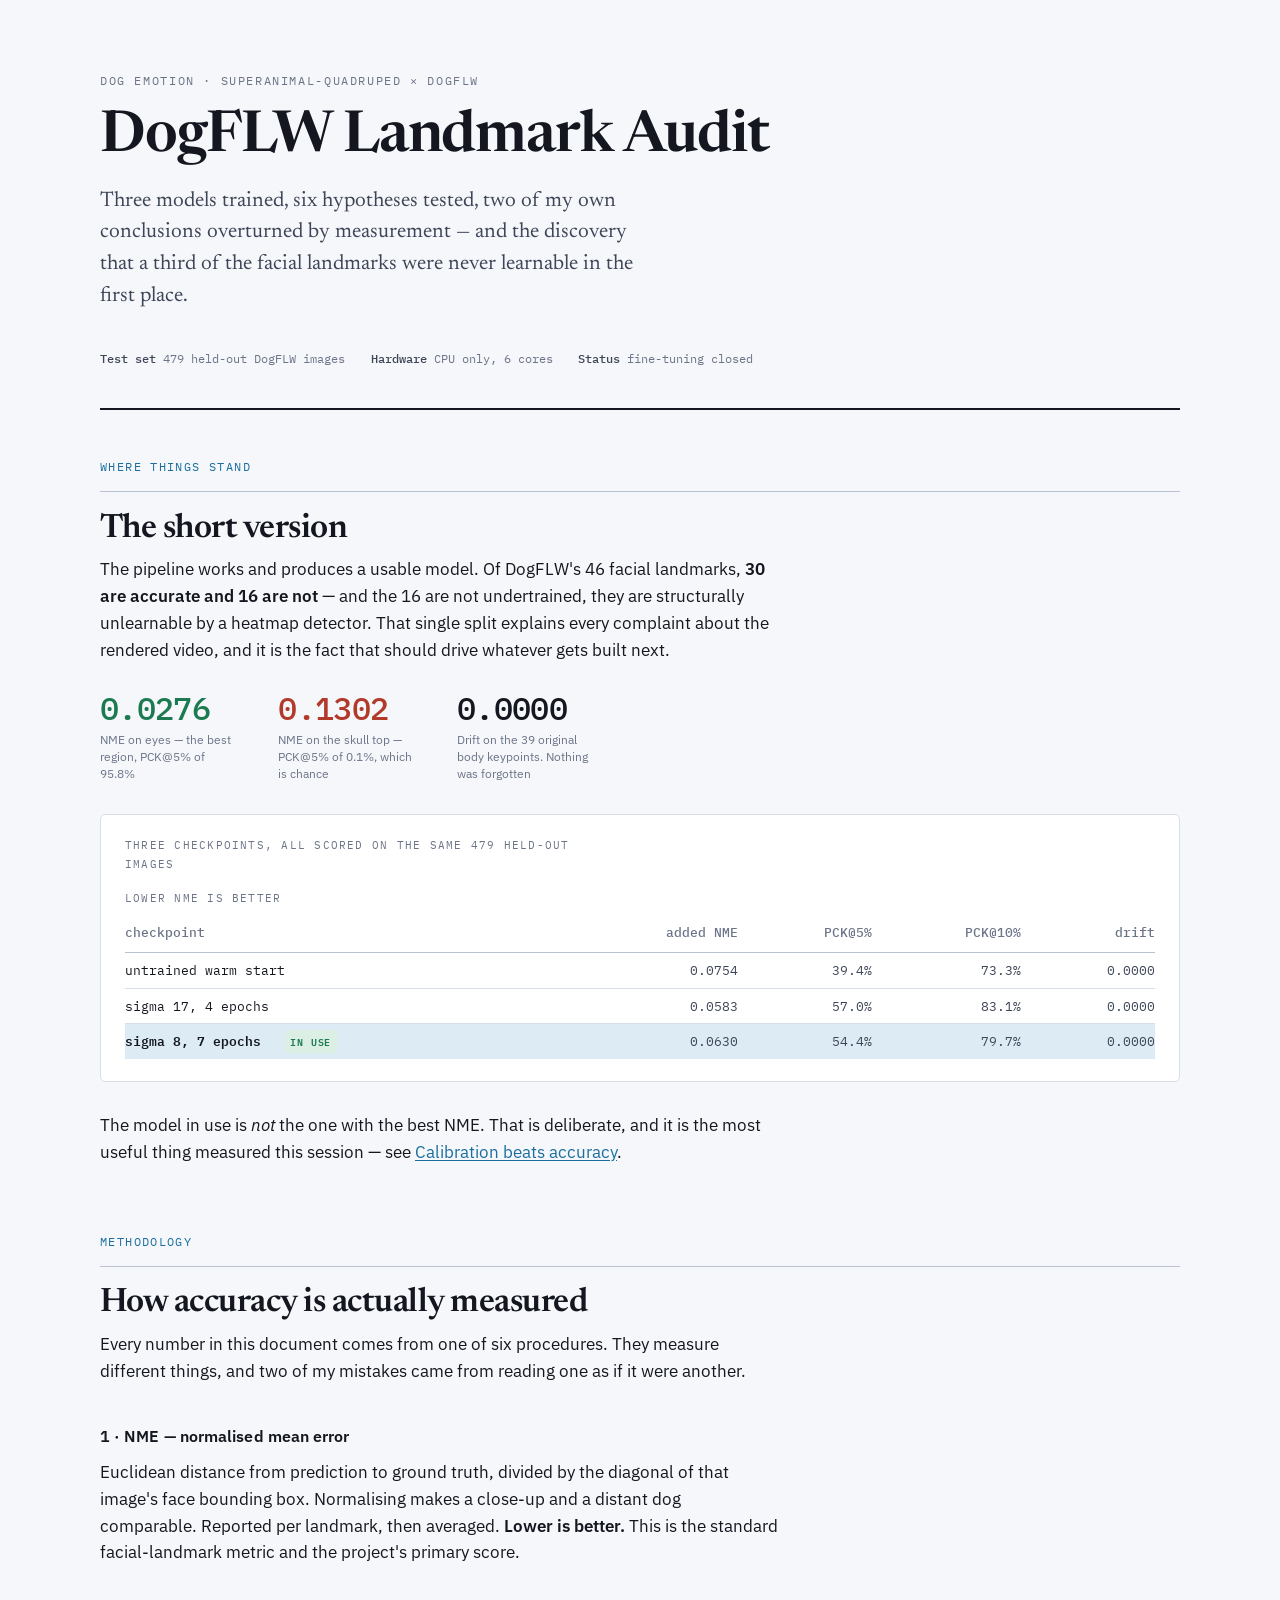
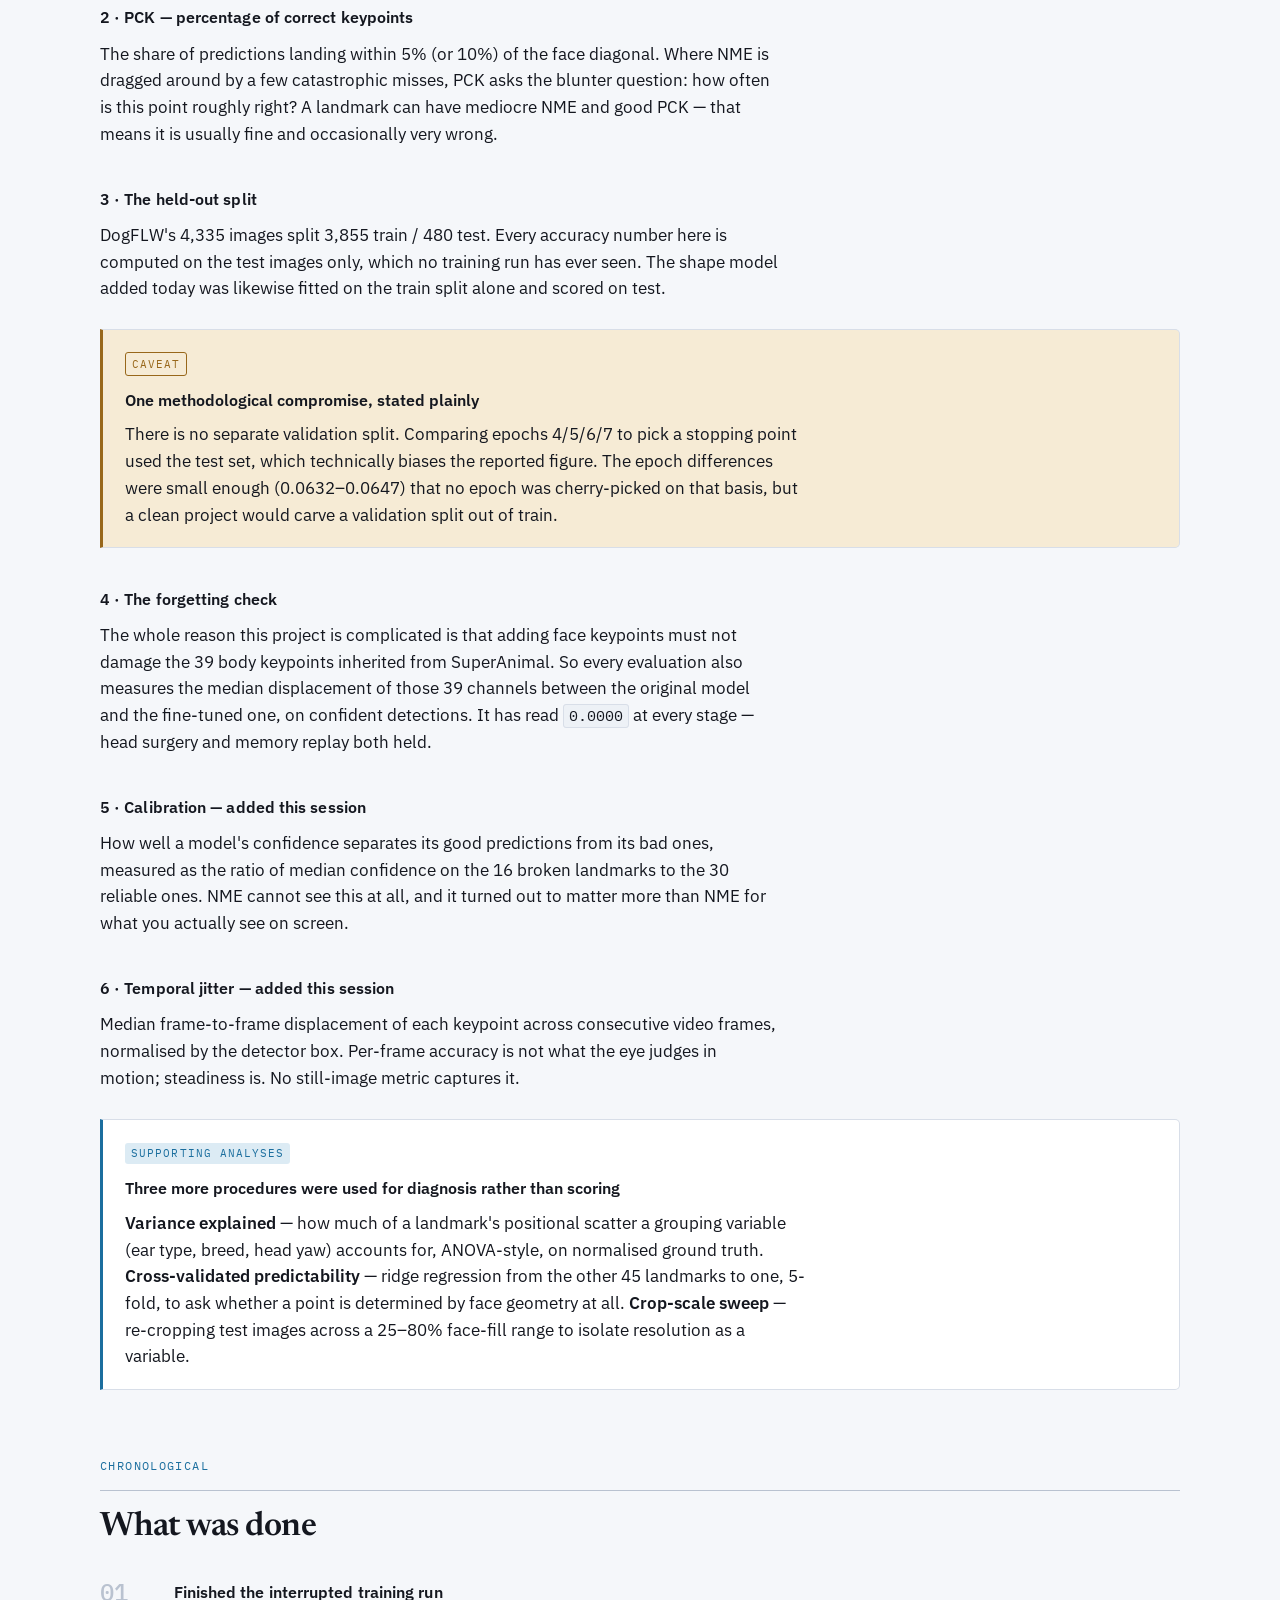
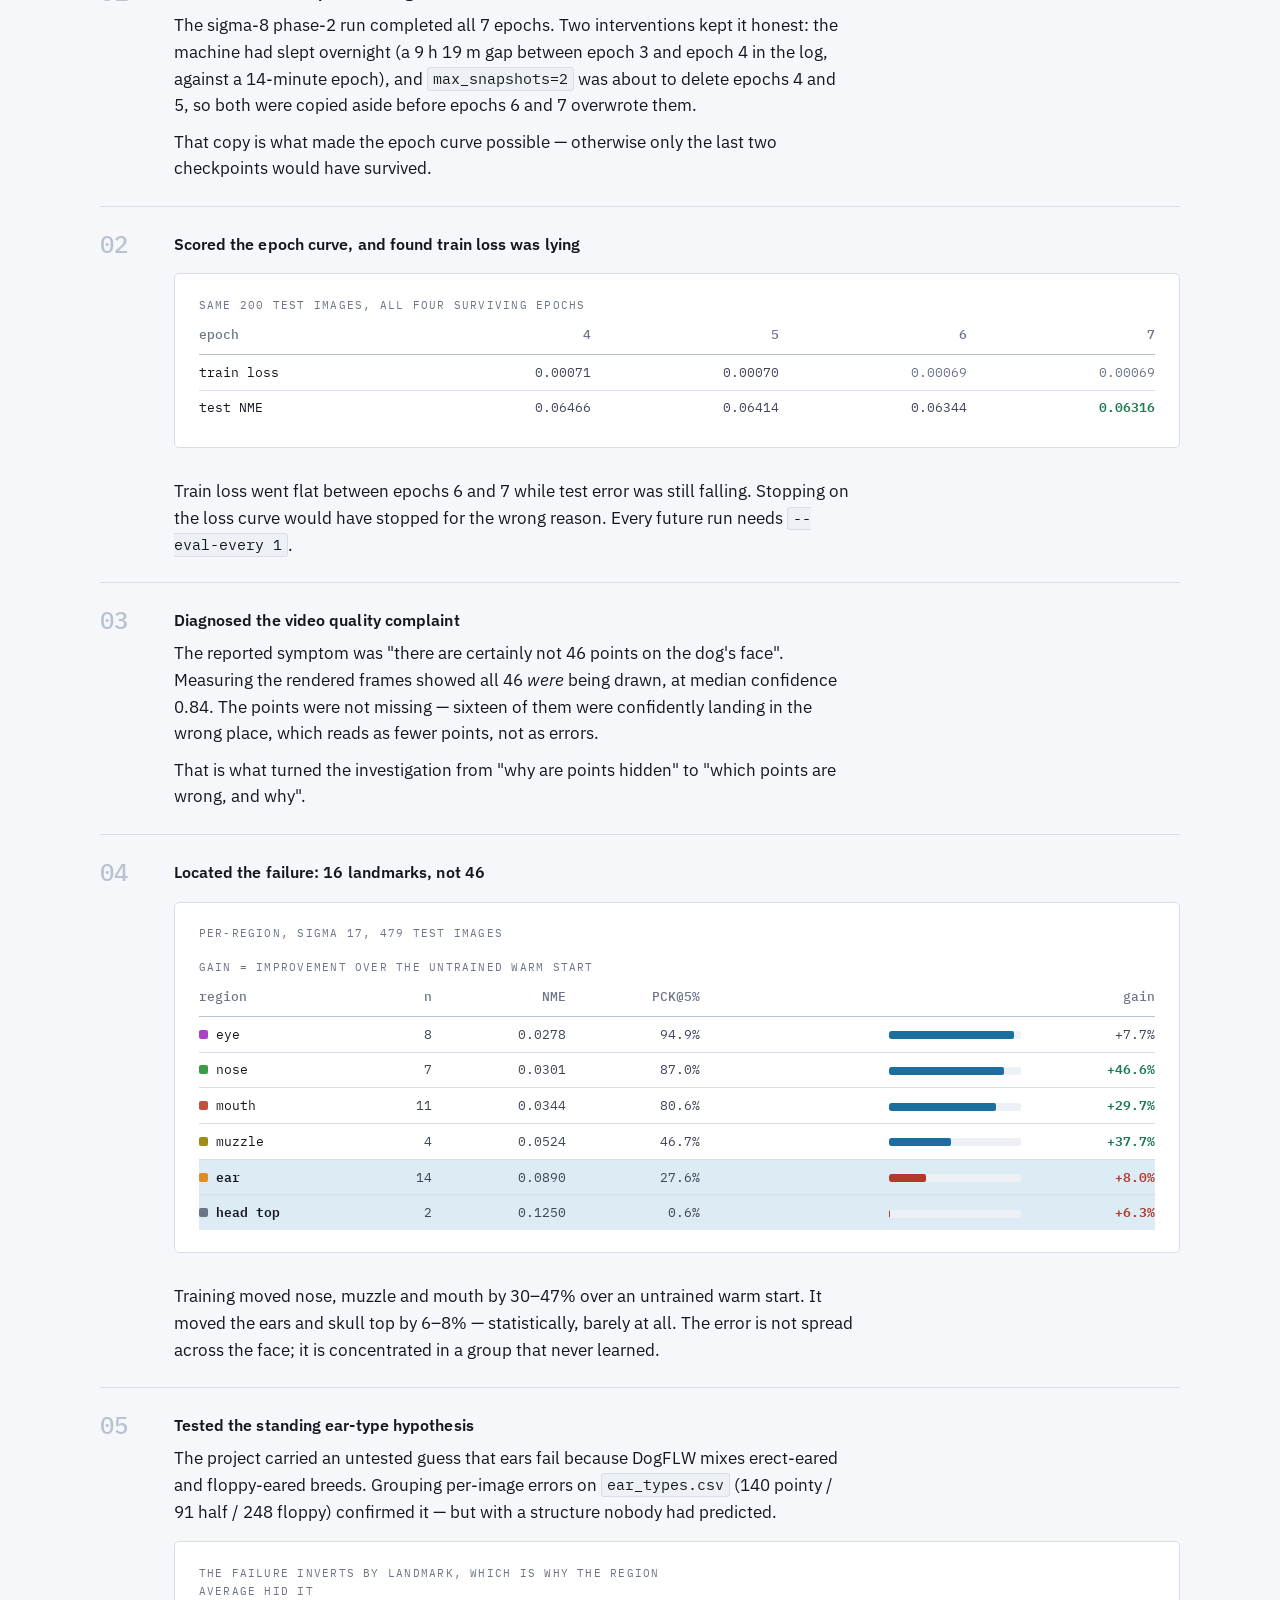
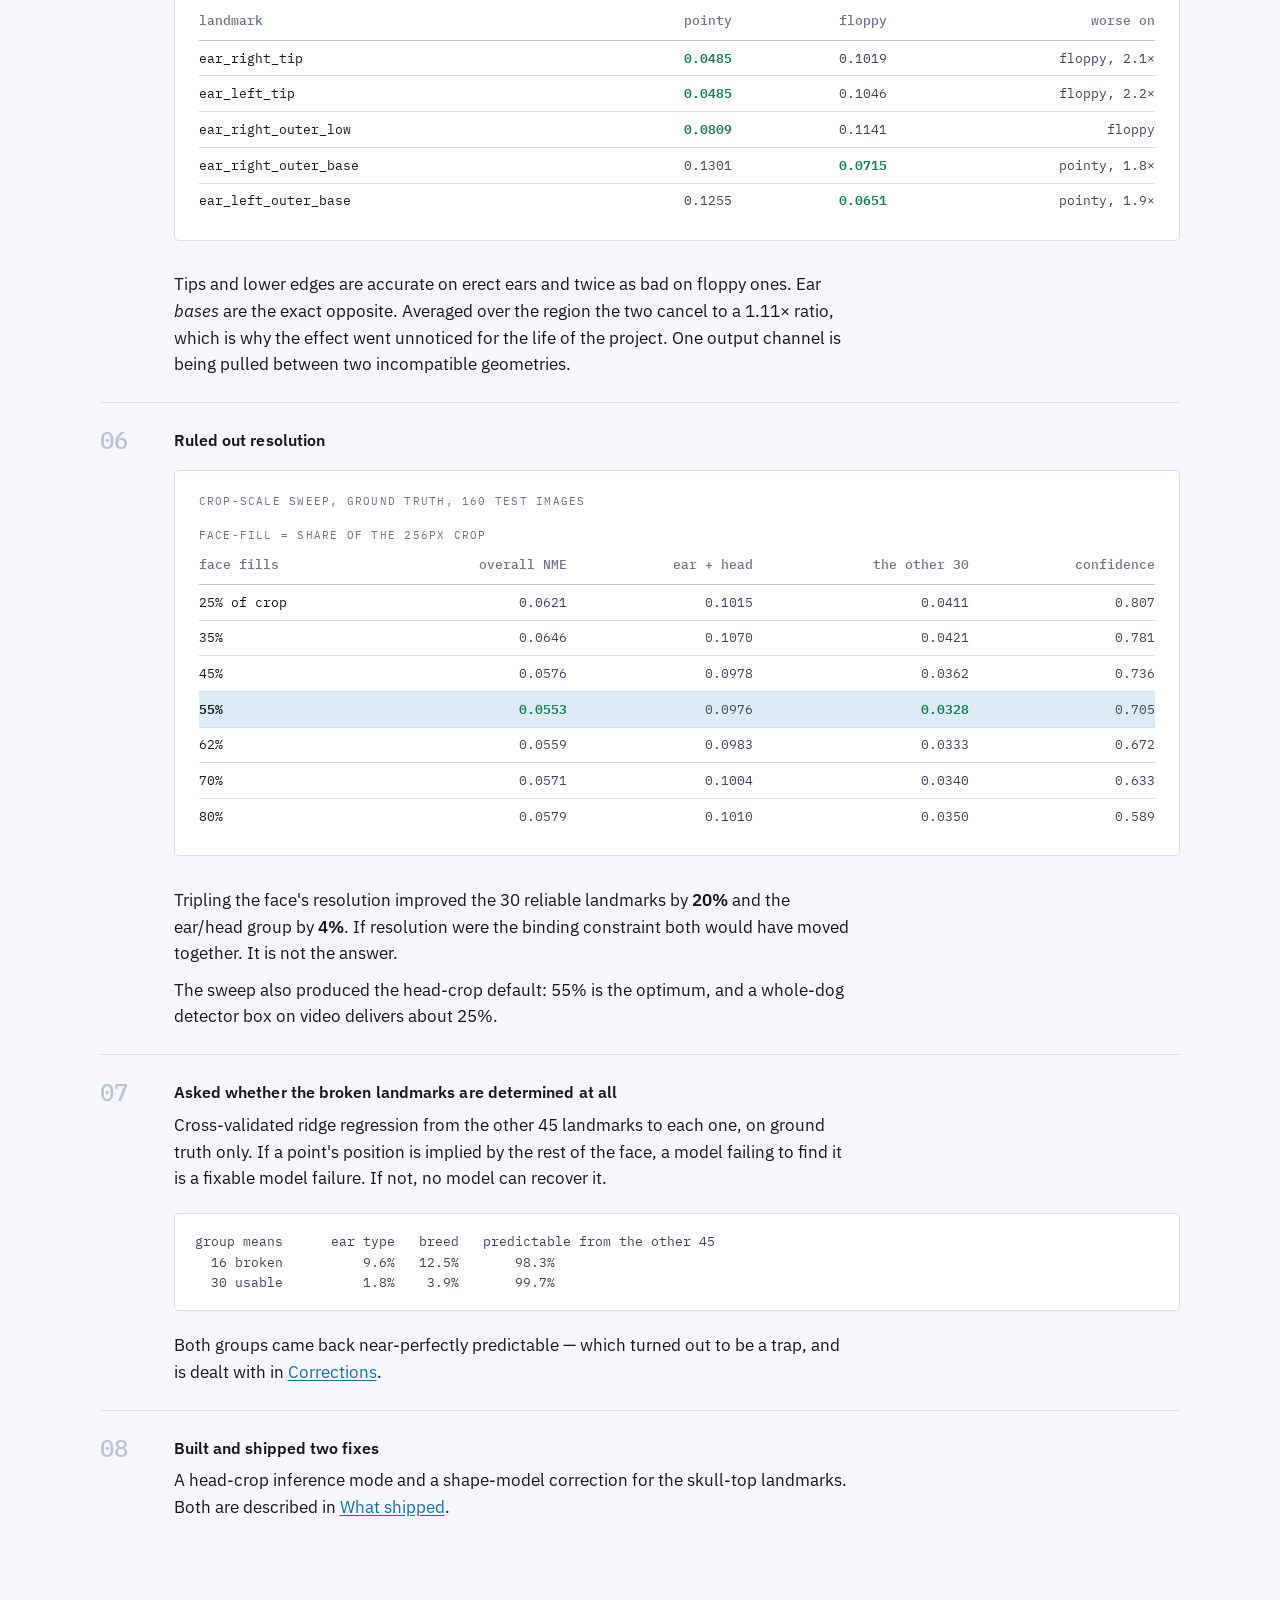
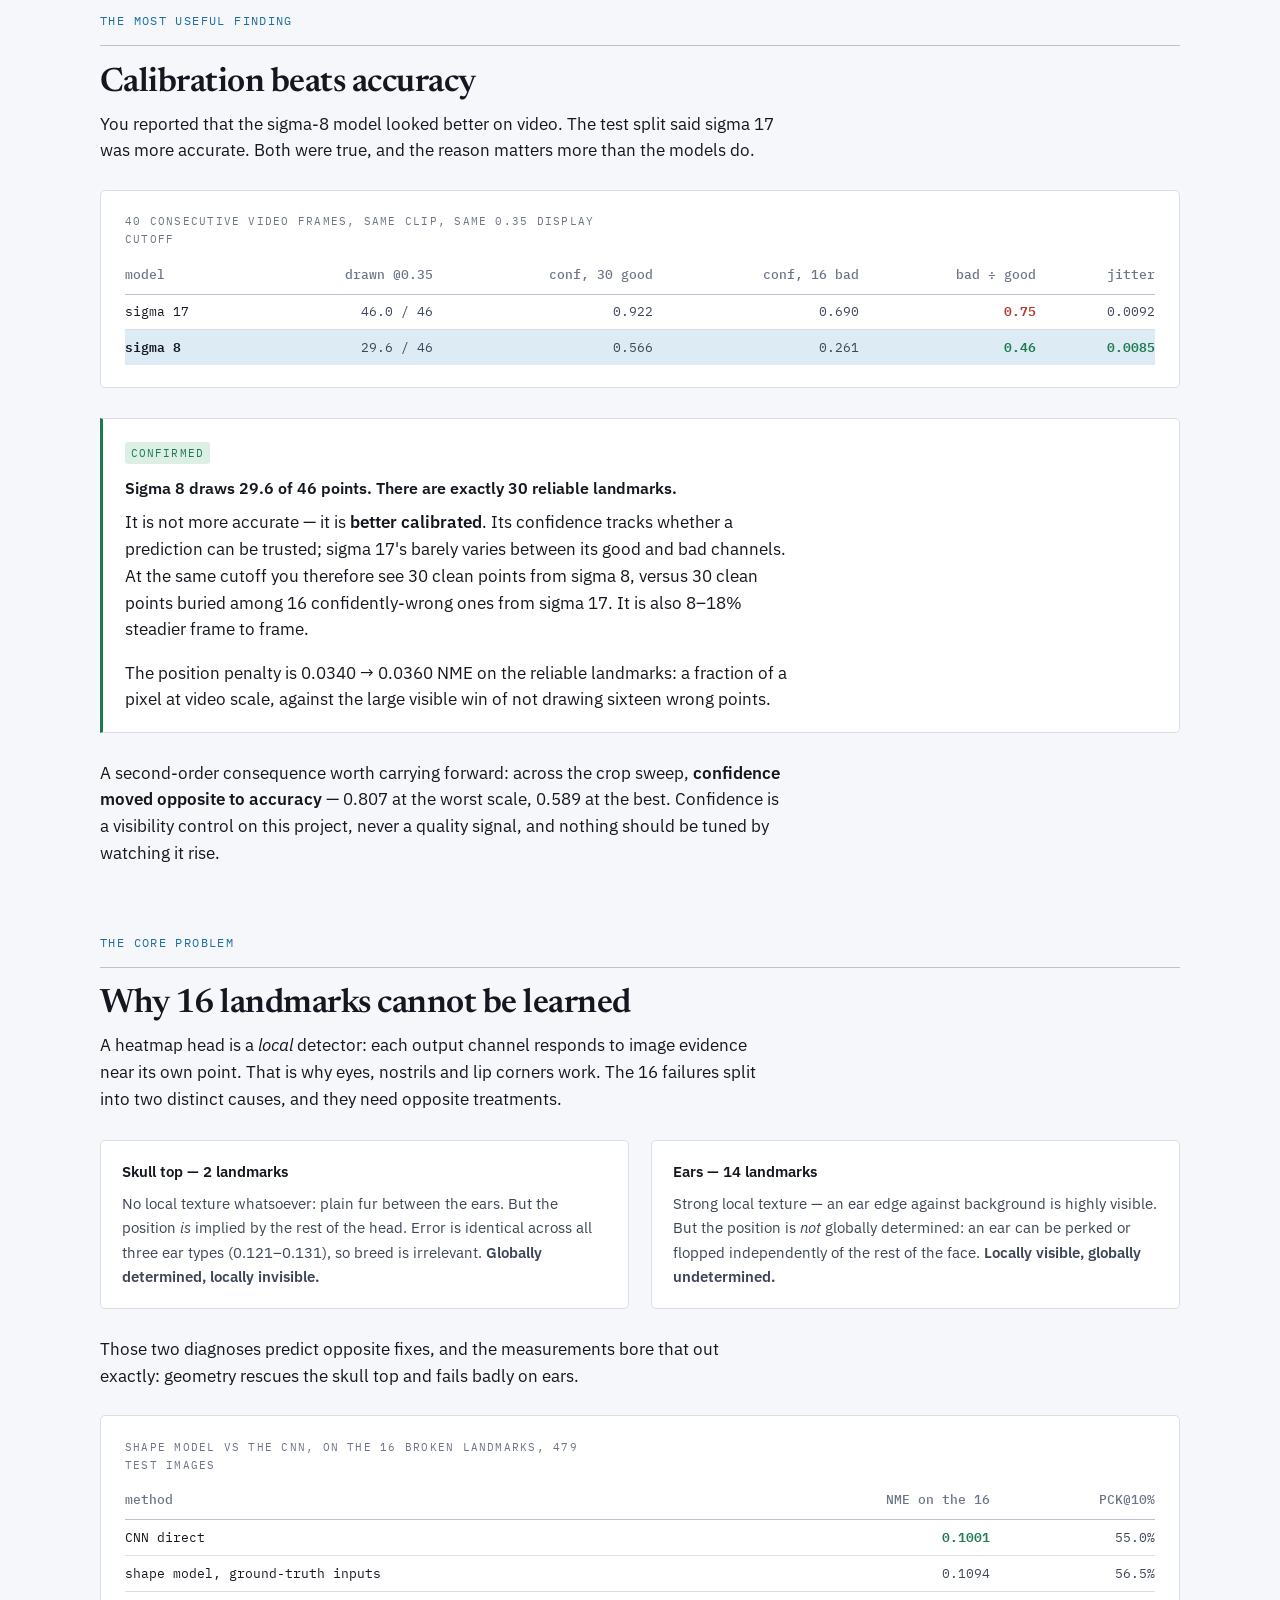
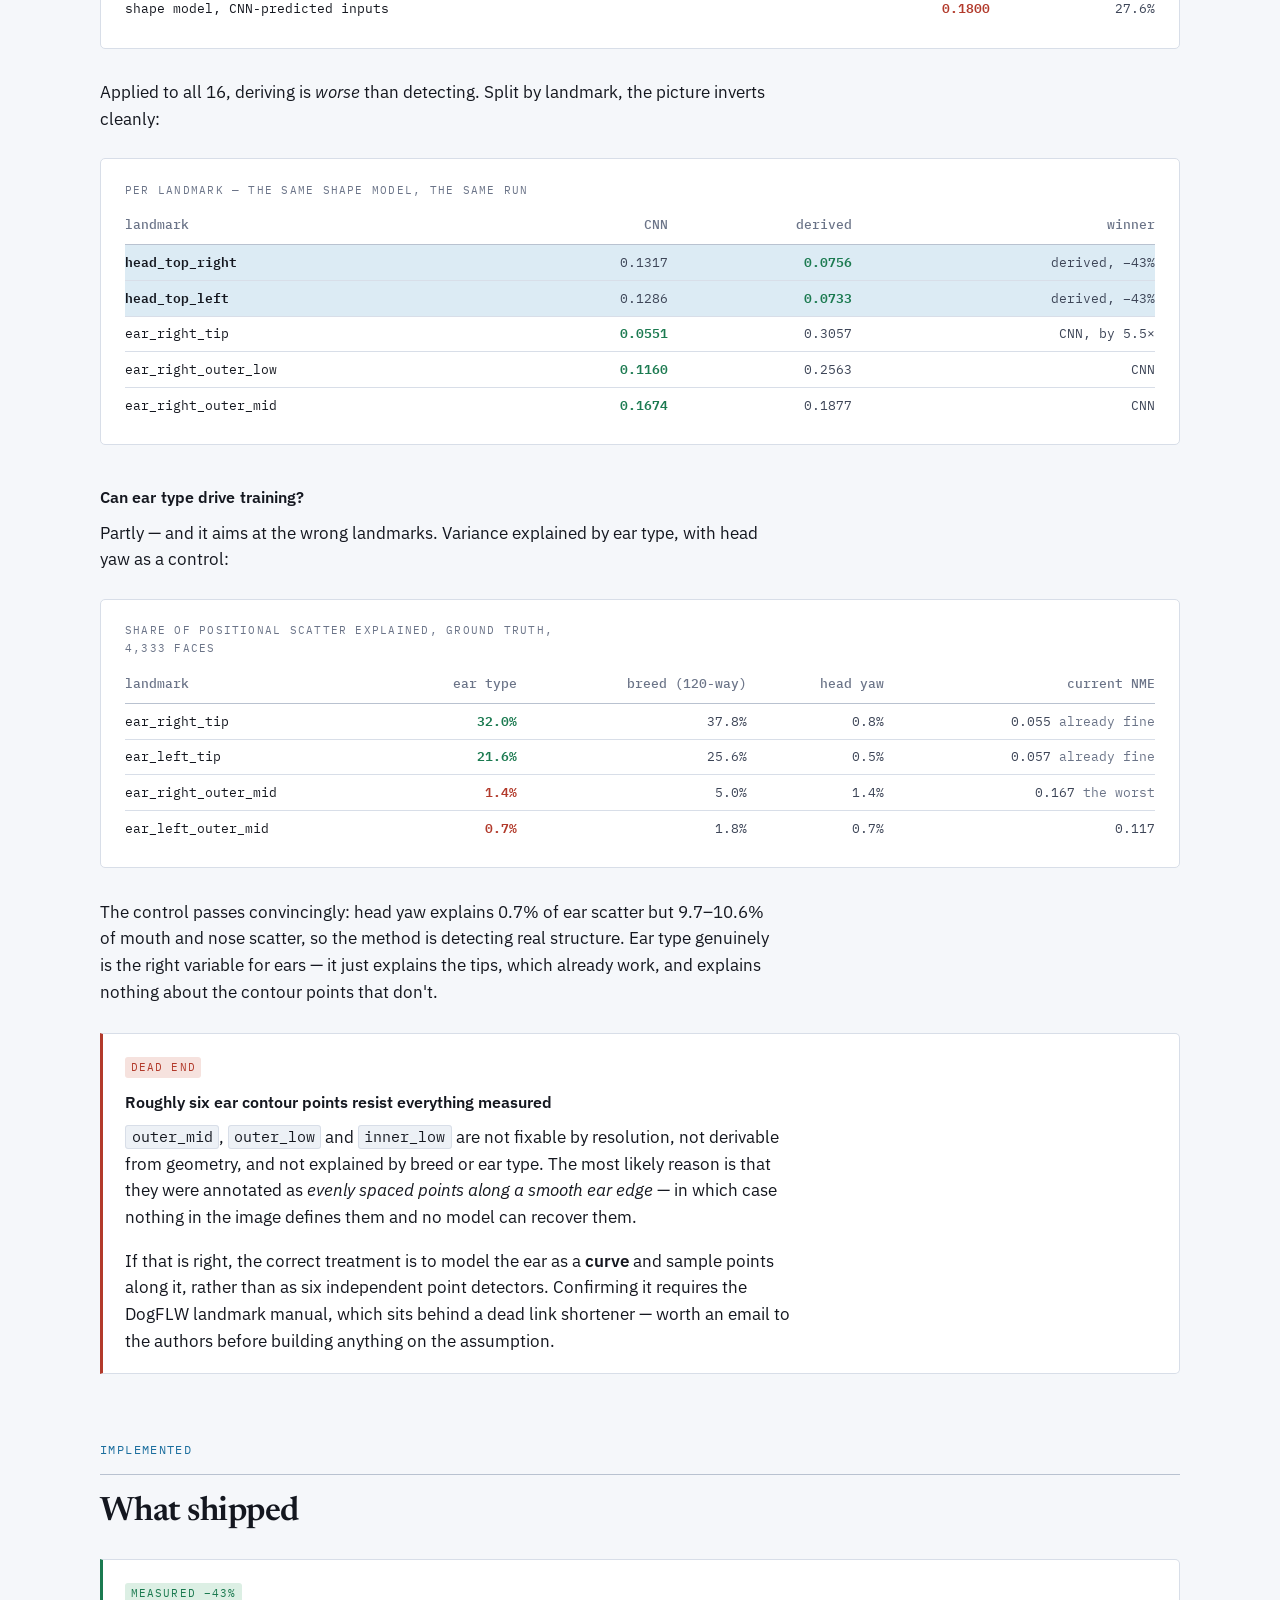
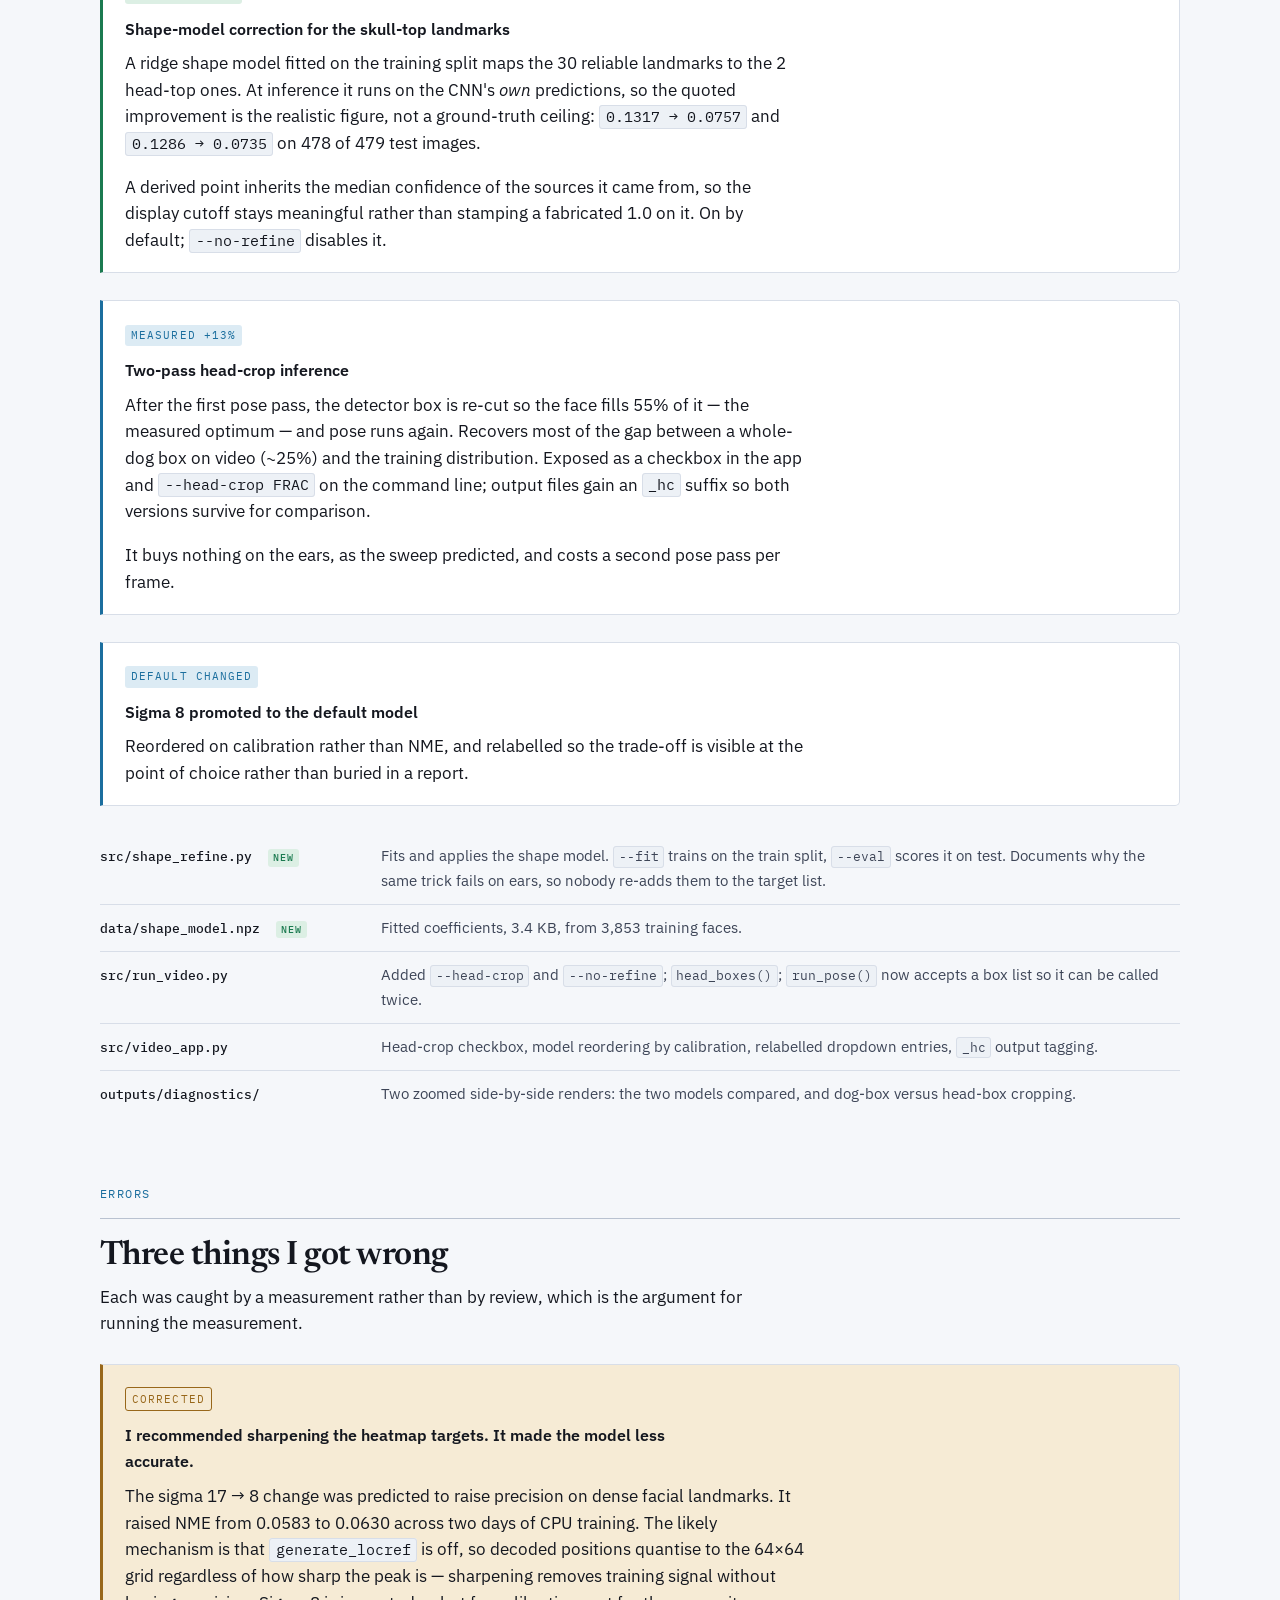
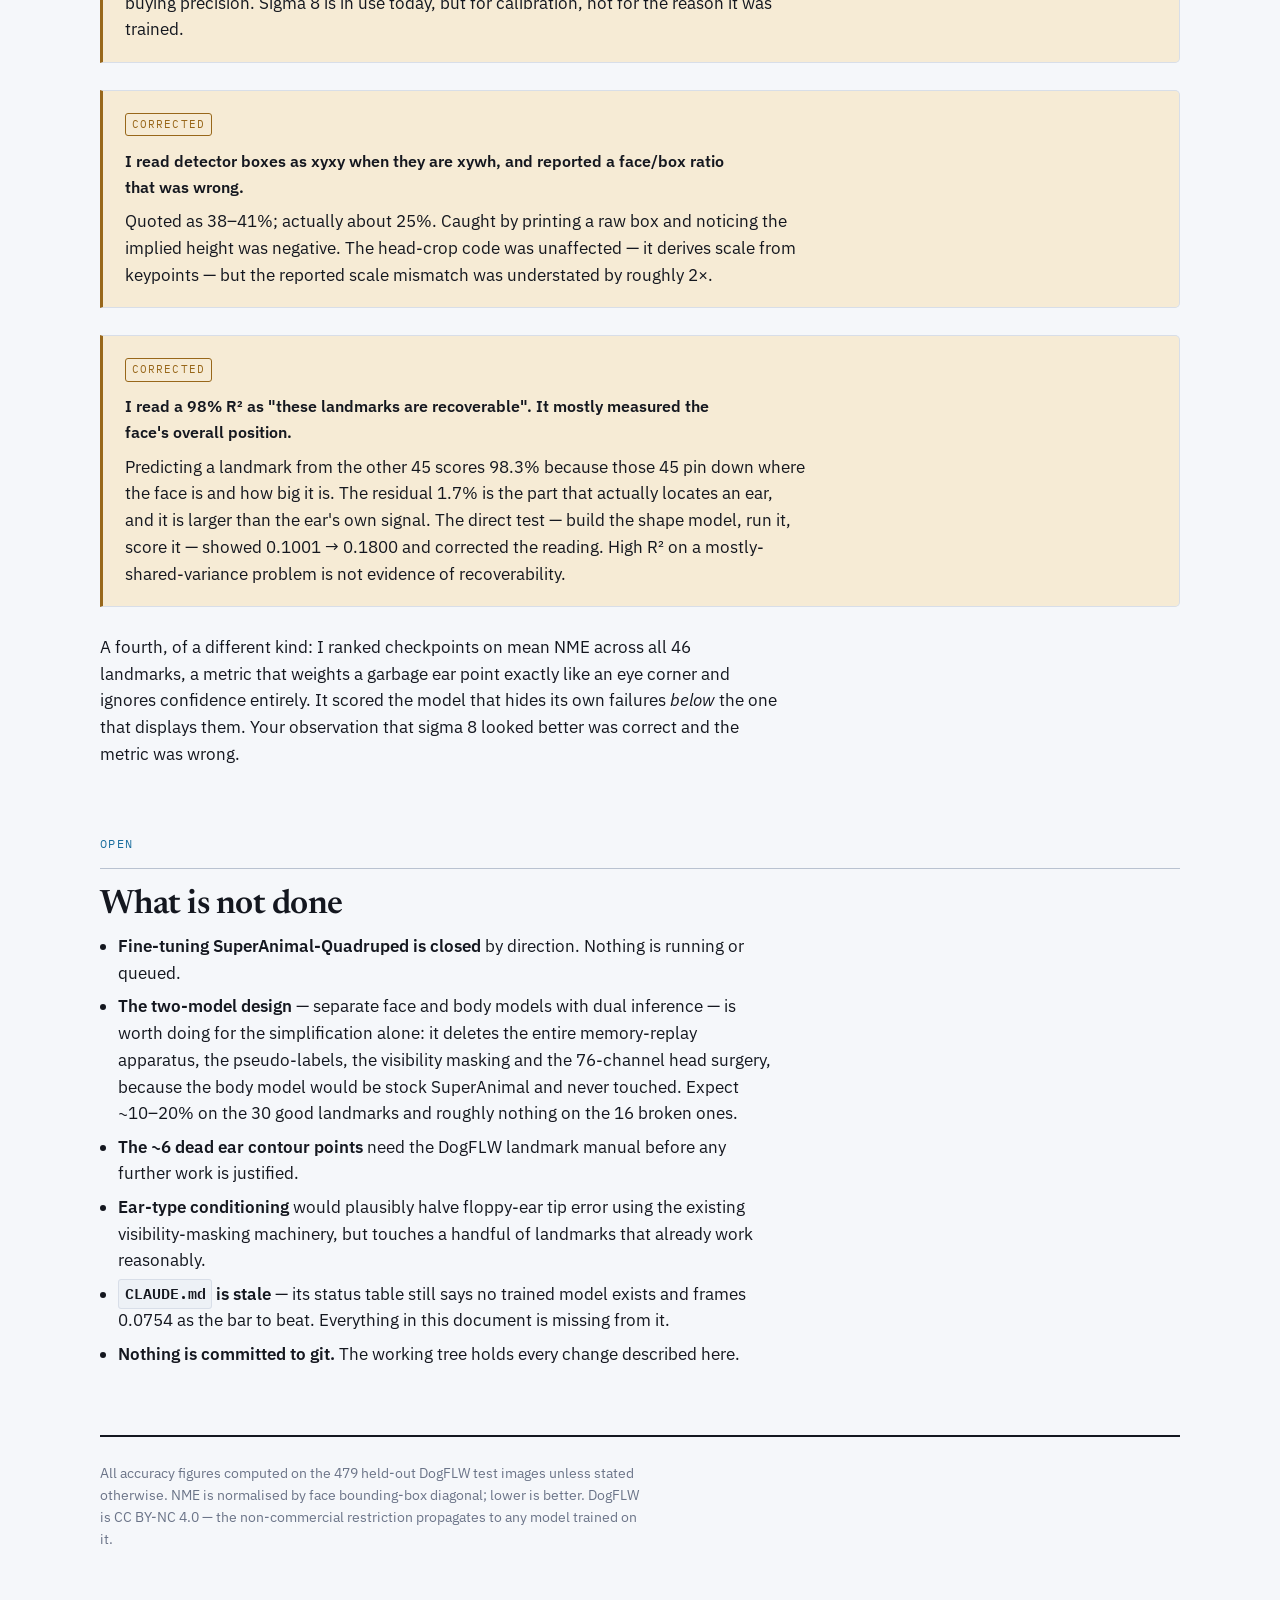
==== outputs/landmark_audit.html @ 80817adb "Train the model, then fix accuracy after the CNN rather than inside it Training (the work the previo" ====
<!doctype html>
<html lang="en">
<head>
<meta charset="utf-8">
<meta name="viewport" content="width=device-width, initial-scale=1">
<style>*{margin:0;padding:0}img{max-width:100%}</style>
<title>DogFLW Landmark Audit</title>
<link rel="preconnect" href="https://fonts.googleapis.com">
<link rel="preconnect" href="https://fonts.gstatic.com" crossorigin>
<link rel="stylesheet" href="https://fonts.googleapis.com/css2?family=Newsreader:ital,opsz,wght@0,6..72,400;0,6..72,600;1,6..72,400&family=IBM+Plex+Sans:wght@400;500;600&family=IBM+Plex+Mono:wght@400;500;600&display=swap">

<style>
:root {
  --ground:      #F5F7FA;
  --panel:       #FFFFFF;
  --panel-2:     #EDF1F6;
  --ink:         #14171F;
  --ink-2:       #3D4557;
  --muted:       #6B7488;
  --rule:        #D8DEE8;
  --rule-strong: #B9C2D0;
  --accent:      #1B6E9E;
  --accent-soft: #DCEBF4;
  --good:        #1B7A50;
  --good-soft:   #DCEFE4;
  --bad:         #B23A2B;
  --bad-soft:    #F6E2DE;
  --warn:        #98671A;
  --warn-soft:   #F6EBD5;
  /* the renderer's own region colours, so the report and the video agree */
  --r-ear:    #E08A28;
  --r-eye:    #A845C4;
  --r-nose:   #3C9B46;
  --r-muzzle: #A08A18;
  --r-mouth:  #C1503C;
  --r-body:   #2A7FA8;
}
@media (prefers-color-scheme: dark) {
  :root:not([data-theme="light"]) {
    --ground:      #10131A;
    --panel:       #171B24;
    --panel-2:     #1E2330;
    --ink:         #E6EAF2;
    --ink-2:       #BAC2D2;
    --muted:       #8B94A8;
    --rule:        #2A3140;
    --rule-strong: #3C4557;
    --accent:      #5BB4DE;
    --accent-soft: #17303E;
    --good:        #52C68D;
    --good-soft:   #14301F;
    --bad:         #EE7B67;
    --bad-soft:    #331A16;
    --warn:        #DFAE4E;
    --warn-soft:   #2E2412;
    --r-ear:    #F0A94F;
    --r-eye:    #C97BDE;
    --r-nose:   #61C46C;
    --r-muzzle: #C8AE3A;
    --r-mouth:  #E0705C;
    --r-body:   #4FA8D2;
  }
}
:root[data-theme="dark"] {
  --ground:      #10131A;
  --panel:       #171B24;
  --panel-2:     #1E2330;
  --ink:         #E6EAF2;
  --ink-2:       #BAC2D2;
  --muted:       #8B94A8;
  --rule:        #2A3140;
  --rule-strong: #3C4557;
  --accent:      #5BB4DE;
  --accent-soft: #17303E;
  --good:        #52C68D;
  --good-soft:   #14301F;
  --bad:         #EE7B67;
  --bad-soft:    #331A16;
  --warn:        #DFAE4E;
  --warn-soft:   #2E2412;
  --r-ear:    #F0A94F;
  --r-eye:    #C97BDE;
  --r-nose:   #61C46C;
  --r-muzzle: #C8AE3A;
  --r-mouth:  #E0705C;
  --r-body:   #4FA8D2;
}

* { box-sizing: border-box; }

body {
  background: var(--ground);
  color: var(--ink);
  font-family: "IBM Plex Sans", ui-sans-serif, system-ui, sans-serif;
  font-size: 16.5px;
  line-height: 1.62;
  margin: 0;
  padding: 0 20px 6rem;
  -webkit-font-smoothing: antialiased;
}

.wrap { max-width: 1080px; margin: 0 auto; }
.col  { max-width: 660px; }

/* ---------- masthead ---------- */
header.mast {
  padding: 4.5rem 0 2.5rem;
  border-bottom: 2px solid var(--ink);
  margin-bottom: 3rem;
}
.eyebrow {
  font-family: "IBM Plex Mono", ui-monospace, monospace;
  font-size: 0.72rem;
  letter-spacing: 0.14em;
  text-transform: uppercase;
  color: var(--muted);
  margin: 0 0 1.1rem;
}
h1 {
  font-family: "Newsreader", ui-serif, Georgia, serif;
  font-weight: 600;
  font-size: clamp(2.4rem, 6vw, 3.6rem);
  line-height: 1.04;
  letter-spacing: -0.02em;
  text-wrap: balance;
  margin: 0 0 1.1rem;
}
.standfirst {
  font-family: "Newsreader", ui-serif, Georgia, serif;
  font-size: clamp(1.1rem, 2.4vw, 1.32rem);
  line-height: 1.5;
  color: var(--ink-2);
  max-width: 46ch;
  margin: 0;
}
.mast-meta {
  display: flex;
  flex-wrap: wrap;
  gap: 1.6rem;
  margin-top: 2.2rem;
  font-family: "IBM Plex Mono", ui-monospace, monospace;
  font-size: 0.78rem;
  color: var(--muted);
}
.mast-meta b { color: var(--ink-2); font-weight: 500; }

/* ---------- structure ---------- */
section { margin: 0 0 4.2rem; }
h2 {
  font-family: "Newsreader", ui-serif, Georgia, serif;
  font-weight: 600;
  font-size: clamp(1.6rem, 3.4vw, 2.1rem);
  line-height: 1.16;
  letter-spacing: -0.015em;
  text-wrap: balance;
  margin: 0 0 0.5rem;
  padding-top: 1.1rem;
  border-top: 1px solid var(--rule-strong);
}
h3 {
  font-family: "IBM Plex Sans", sans-serif;
  font-weight: 600;
  font-size: 1.02rem;
  letter-spacing: 0.005em;
  margin: 2.4rem 0 0.6rem;
  color: var(--ink);
}
.kicker {
  font-family: "IBM Plex Mono", ui-monospace, monospace;
  font-size: 0.72rem;
  letter-spacing: 0.12em;
  text-transform: uppercase;
  color: var(--accent);
  margin: 0 0 0.9rem;
}
p { margin: 0 0 1.05rem; max-width: 68ch; }
a { color: var(--accent); text-underline-offset: 2px; }
strong { font-weight: 600; }
code, .mono {
  font-family: "IBM Plex Mono", ui-monospace, monospace;
  font-size: 0.88em;
  font-variant-numeric: tabular-nums;
}
p code, li code, td code {
  background: var(--panel-2);
  padding: 0.1em 0.36em;
  border-radius: 3px;
  border: 1px solid var(--rule);
}
ul, ol { max-width: 68ch; padding-left: 1.15rem; margin: 0 0 1.05rem; }
li { margin-bottom: 0.42rem; }

/* ---------- data panels ---------- */
.panel {
  background: var(--panel);
  border: 1px solid var(--rule);
  border-radius: 5px;
  padding: 1.35rem 1.5rem;
  margin: 1.6rem 0 1.9rem;
  overflow-x: auto;
}
.panel-label {
  font-family: "IBM Plex Mono", ui-monospace, monospace;
  font-size: 0.7rem;
  letter-spacing: 0.11em;
  text-transform: uppercase;
  color: var(--muted);
  margin: 0 0 0.95rem;
  display: flex;
  justify-content: space-between;
  gap: 1rem;
  flex-wrap: wrap;
}

table {
  border-collapse: collapse;
  width: 100%;
  font-family: "IBM Plex Mono", ui-monospace, monospace;
  font-size: 0.82rem;
  font-variant-numeric: tabular-nums;
}
th {
  text-align: right;
  font-weight: 500;
  color: var(--muted);
  padding: 0 0 0.55rem 1.1rem;
  border-bottom: 1px solid var(--rule-strong);
  white-space: nowrap;
}
th:first-child, td:first-child { text-align: left; padding-left: 0; }
td {
  text-align: right;
  padding: 0.42rem 0 0.42rem 1.1rem;
  border-bottom: 1px solid var(--rule);
  white-space: nowrap;
  color: var(--ink-2);
}
tr:last-child td { border-bottom: none; }
td:first-child { color: var(--ink); }
.hi td { background: var(--accent-soft); }
.hi td:first-child { font-weight: 600; color: var(--ink); }
.num-good { color: var(--good); font-weight: 600; }
.num-bad  { color: var(--bad);  font-weight: 600; }
.dim { color: var(--muted); }

/* region swatch */
.sw {
  display: inline-block;
  width: 9px; height: 9px;
  border-radius: 2px;
  margin-right: 0.5rem;
  vertical-align: baseline;
}

/* bar cell */
.bar-track {
  display: inline-block;
  width: 132px;
  height: 8px;
  background: var(--panel-2);
  border-radius: 2px;
  overflow: hidden;
  vertical-align: middle;
  margin-left: 0.5rem;
}
.bar-fill { display: block; height: 100%; border-radius: 2px; }

/* ---------- finding blocks ---------- */
.finding {
  border-left: 3px solid var(--accent);
  background: var(--panel);
  border-top: 1px solid var(--rule);
  border-right: 1px solid var(--rule);
  border-bottom: 1px solid var(--rule);
  border-radius: 0 5px 5px 0;
  padding: 1.15rem 1.4rem;
  margin: 1.7rem 0;
}
.finding.win { border-left-color: var(--good); }
.finding.dead { border-left-color: var(--bad); }
.finding.correction { border-left-color: var(--warn); background: var(--warn-soft); }
.finding p:last-child { margin-bottom: 0; }
.finding .claim {
  font-weight: 600;
  font-size: 1.02rem;
  margin-bottom: 0.5rem;
  max-width: 60ch;
}

.verdict {
  display: inline-block;
  font-family: "IBM Plex Mono", ui-monospace, monospace;
  font-size: 0.66rem;
  letter-spacing: 0.1em;
  text-transform: uppercase;
  padding: 0.2em 0.55em;
  border-radius: 3px;
  margin-bottom: 0.7rem;
}
.v-win  { background: var(--good-soft); color: var(--good); }
.v-dead { background: var(--bad-soft);  color: var(--bad); }
.v-corr { background: var(--warn-soft); color: var(--warn); border: 1px solid var(--warn); }
.v-open { background: var(--accent-soft); color: var(--accent); }

/* ---------- phase log ---------- */
.phase {
  display: grid;
  grid-template-columns: 3.2rem 1fr;
  gap: 0 1.4rem;
  padding: 1.5rem 0;
  border-bottom: 1px solid var(--rule);
}
.phase:last-child { border-bottom: none; }
.phase-n {
  font-family: "IBM Plex Mono", ui-monospace, monospace;
  font-size: 1.5rem;
  font-weight: 500;
  color: var(--rule-strong);
  line-height: 1.1;
}
.phase h3 { margin: 0 0 0.4rem; }
.phase p  { margin-bottom: 0.6rem; }
.phase p:last-child { margin-bottom: 0; }

/* ---------- file list ---------- */
.files { list-style: none; padding: 0; max-width: 100%; }
.files li {
  display: grid;
  grid-template-columns: minmax(190px, 260px) 1fr;
  gap: 0.4rem 1.3rem;
  padding: 0.7rem 0;
  border-bottom: 1px solid var(--rule);
  margin: 0;
  align-items: baseline;
}
.files li:last-child { border-bottom: none; }
.files .f {
  font-family: "IBM Plex Mono", ui-monospace, monospace;
  font-size: 0.8rem;
  color: var(--ink);
  font-weight: 500;
  word-break: break-all;
}
.files .d { color: var(--ink-2); font-size: 0.93rem; }
.tag {
  font-family: "IBM Plex Mono", ui-monospace, monospace;
  font-size: 0.62rem;
  letter-spacing: 0.08em;
  text-transform: uppercase;
  padding: 0.15em 0.45em;
  border-radius: 3px;
  background: var(--panel-2);
  color: var(--muted);
  border: 1px solid var(--rule);
  margin-left: 0.5rem;
  white-space: nowrap;
}
.tag.new { background: var(--good-soft); color: var(--good); border-color: transparent; }

pre {
  font-family: "IBM Plex Mono", ui-monospace, monospace;
  font-size: 0.79rem;
  line-height: 1.62;
  background: var(--panel);
  border: 1px solid var(--rule);
  border-radius: 5px;
  padding: 1.1rem 1.3rem;
  overflow-x: auto;
  color: var(--ink-2);
  margin: 1.3rem 0;
  font-variant-numeric: tabular-nums;
}

.two {
  display: grid;
  grid-template-columns: repeat(auto-fit, minmax(280px, 1fr));
  gap: 1.4rem;
  margin: 1.7rem 0;
}
.card {
  background: var(--panel);
  border: 1px solid var(--rule);
  border-radius: 5px;
  padding: 1.2rem 1.3rem;
}
.card h4 {
  font-size: 0.94rem;
  font-weight: 600;
  margin: 0 0 0.5rem;
}
.card p { font-size: 0.93rem; margin-bottom: 0; color: var(--ink-2); }

.stat-row {
  display: flex;
  flex-wrap: wrap;
  gap: 2.4rem;
  margin: 1.8rem 0 2rem;
}
.stat .v {
  font-family: "IBM Plex Mono", ui-monospace, monospace;
  font-size: 2rem;
  font-weight: 500;
  line-height: 1;
  font-variant-numeric: tabular-nums;
  letter-spacing: -0.02em;
}
.stat .k {
  font-size: 0.78rem;
  color: var(--muted);
  margin-top: 0.45rem;
  max-width: 20ch;
  line-height: 1.35;
}

footer {
  border-top: 2px solid var(--ink);
  padding-top: 1.6rem;
  margin-top: 4rem;
  font-size: 0.85rem;
  color: var(--muted);
}
footer p { max-width: 68ch; }

@media (max-width: 620px) {
  .phase { grid-template-columns: 1fr; gap: 0.3rem; }
  .phase-n { font-size: 1.05rem; }
  .files li { grid-template-columns: 1fr; }
}
</style>

</head>
<body>
<div class="wrap">

<header class="mast">
  <p class="eyebrow">Dog emotion · SuperAnimal-Quadruped × DogFLW</p>
  <h1>DogFLW Landmark Audit</h1>
  <p class="standfirst">Three models trained, six hypotheses tested, two of my own conclusions overturned by measurement — and the discovery that a third of the facial landmarks were never learnable in the first place.</p>
  <div class="mast-meta">
    <span><b>Test set</b> 479 held-out DogFLW images</span>
    <span><b>Hardware</b> CPU only, 6 cores</span>
    <span><b>Status</b> fine-tuning closed</span>
  </div>
</header>

<!-- ============================================================= -->
<section>
  <p class="kicker">Where things stand</p>
  <h2>The short version</h2>
  <p>The pipeline works and produces a usable model. Of DogFLW's 46 facial landmarks, <strong>30 are accurate and 16 are not</strong> — and the 16 are not undertrained, they are structurally unlearnable by a heatmap detector. That single split explains every complaint about the rendered video, and it is the fact that should drive whatever gets built next.</p>

  <div class="stat-row">
    <div class="stat">
      <div class="v" style="color:var(--good)">0.0276</div>
      <div class="k">NME on eyes — the best region, PCK@5% of 95.8%</div>
    </div>
    <div class="stat">
      <div class="v" style="color:var(--bad)">0.1302</div>
      <div class="k">NME on the skull top — PCK@5% of 0.1%, which is chance</div>
    </div>
    <div class="stat">
      <div class="v">0.0000</div>
      <div class="k">Drift on the 39 original body keypoints. Nothing was forgotten</div>
    </div>
  </div>

  <div class="panel">
    <p class="panel-label"><span>Three checkpoints, all scored on the same 479 held-out images</span><span>lower NME is better</span></p>
    <table>
      <thead><tr><th>checkpoint</th><th>added NME</th><th>PCK@5%</th><th>PCK@10%</th><th>drift</th></tr></thead>
      <tbody>
        <tr><td>untrained warm start</td><td>0.0754</td><td>39.4%</td><td>73.3%</td><td>0.0000</td></tr>
        <tr><td>sigma 17, 4 epochs</td><td>0.0583</td><td>57.0%</td><td>83.1%</td><td>0.0000</td></tr>
        <tr class="hi"><td>sigma 8, 7 epochs &nbsp;<span class="tag new">in use</span></td><td>0.0630</td><td>54.4%</td><td>79.7%</td><td>0.0000</td></tr>
      </tbody>
    </table>
  </div>

  <p>The model in use is <em>not</em> the one with the best NME. That is deliberate, and it is the most useful thing measured this session — see <a href="#calibration">Calibration beats accuracy</a>.</p>
</section>

<!-- ============================================================= -->
<section id="testing">
  <p class="kicker">Methodology</p>
  <h2>How accuracy is actually measured</h2>
  <p>Every number in this document comes from one of six procedures. They measure different things, and two of my mistakes came from reading one as if it were another.</p>

  <h3>1 · NME — normalised mean error</h3>
  <p>Euclidean distance from prediction to ground truth, divided by the diagonal of that image's face bounding box. Normalising makes a close-up and a distant dog comparable. Reported per landmark, then averaged. <strong>Lower is better.</strong> This is the standard facial-landmark metric and the project's primary score.</p>

  <h3>2 · PCK — percentage of correct keypoints</h3>
  <p>The share of predictions landing within 5% (or 10%) of the face diagonal. Where NME is dragged around by a few catastrophic misses, PCK asks the blunter question: how often is this point roughly right? A landmark can have mediocre NME and good PCK — that means it is usually fine and occasionally very wrong.</p>

  <h3>3 · The held-out split</h3>
  <p>DogFLW's 4,335 images split 3,855 train / 480 test. Every accuracy number here is computed on the test images only, which no training run has ever seen. The shape model added today was likewise fitted on the train split alone and scored on test.</p>

  <div class="finding correction">
    <span class="verdict v-corr">caveat</span>
    <p class="claim">One methodological compromise, stated plainly</p>
    <p>There is no separate validation split. Comparing epochs 4/5/6/7 to pick a stopping point used the test set, which technically biases the reported figure. The epoch differences were small enough (0.0632–0.0647) that no epoch was cherry-picked on that basis, but a clean project would carve a validation split out of train.</p>
  </div>

  <h3>4 · The forgetting check</h3>
  <p>The whole reason this project is complicated is that adding face keypoints must not damage the 39 body keypoints inherited from SuperAnimal. So every evaluation also measures the median displacement of those 39 channels between the original model and the fine-tuned one, on confident detections. It has read <code>0.0000</code> at every stage — head surgery and memory replay both held.</p>

  <h3>5 · Calibration — added this session</h3>
  <p>How well a model's confidence separates its good predictions from its bad ones, measured as the ratio of median confidence on the 16 broken landmarks to the 30 reliable ones. NME cannot see this at all, and it turned out to matter more than NME for what you actually see on screen.</p>

  <h3>6 · Temporal jitter — added this session</h3>
  <p>Median frame-to-frame displacement of each keypoint across consecutive video frames, normalised by the detector box. Per-frame accuracy is not what the eye judges in motion; steadiness is. No still-image metric captures it.</p>

  <div class="finding">
    <span class="verdict v-open">supporting analyses</span>
    <p class="claim">Three more procedures were used for diagnosis rather than scoring</p>
    <p><strong>Variance explained</strong> — how much of a landmark's positional scatter a grouping variable (ear type, breed, head yaw) accounts for, ANOVA-style, on normalised ground truth. <strong>Cross-validated predictability</strong> — ridge regression from the other 45 landmarks to one, 5-fold, to ask whether a point is determined by face geometry at all. <strong>Crop-scale sweep</strong> — re-cropping test images across a 25–80% face-fill range to isolate resolution as a variable.</p>
  </div>
</section>

<!-- ============================================================= -->
<section>
  <p class="kicker">Chronological</p>
  <h2>What was done</h2>

  <div class="phase">
    <div class="phase-n">01</div>
    <div>
      <h3>Finished the interrupted training run</h3>
      <p>The sigma-8 phase-2 run completed all 7 epochs. Two interventions kept it honest: the machine had slept overnight (a 9 h 19 m gap between epoch 3 and epoch 4 in the log, against a 14-minute epoch), and <code>max_snapshots=2</code> was about to delete epochs 4 and 5, so both were copied aside before epochs 6 and 7 overwrote them.</p>
      <p>That copy is what made the epoch curve possible — otherwise only the last two checkpoints would have survived.</p>
    </div>
  </div>

  <div class="phase">
    <div class="phase-n">02</div>
    <div>
      <h3>Scored the epoch curve, and found train loss was lying</h3>
      <div class="panel" style="margin-top:1rem">
        <p class="panel-label"><span>Same 200 test images, all four surviving epochs</span></p>
        <table>
          <thead><tr><th>epoch</th><th>4</th><th>5</th><th>6</th><th>7</th></tr></thead>
          <tbody>
            <tr><td>train loss</td><td>0.00071</td><td>0.00070</td><td class="dim">0.00069</td><td class="dim">0.00069</td></tr>
            <tr><td>test NME</td><td>0.06466</td><td>0.06414</td><td>0.06344</td><td class="num-good">0.06316</td></tr>
          </tbody>
        </table>
      </div>
      <p>Train loss went flat between epochs 6 and 7 while test error was still falling. Stopping on the loss curve would have stopped for the wrong reason. Every future run needs <code>--eval-every 1</code>.</p>
    </div>
  </div>

  <div class="phase">
    <div class="phase-n">03</div>
    <div>
      <h3>Diagnosed the video quality complaint</h3>
      <p>The reported symptom was "there are certainly not 46 points on the dog's face". Measuring the rendered frames showed all 46 <em>were</em> being drawn, at median confidence 0.84. The points were not missing — sixteen of them were confidently landing in the wrong place, which reads as fewer points, not as errors.</p>
      <p>That is what turned the investigation from "why are points hidden" to "which points are wrong, and why".</p>
    </div>
  </div>

  <div class="phase">
    <div class="phase-n">04</div>
    <div>
      <h3>Located the failure: 16 landmarks, not 46</h3>
      <div class="panel" style="margin-top:1rem">
        <p class="panel-label"><span>Per-region, sigma 17, 479 test images</span><span>gain = improvement over the untrained warm start</span></p>
        <table>
          <thead><tr><th>region</th><th>n</th><th>NME</th><th>PCK@5%</th><th></th><th>gain</th></tr></thead>
          <tbody>
            <tr><td><span class="sw" style="background:var(--r-eye)"></span>eye</td><td>8</td><td>0.0278</td><td>94.9%</td><td><span class="bar-track"><span class="bar-fill" style="width:94.9%;background:var(--accent)"></span></span></td><td>+7.7%</td></tr>
            <tr><td><span class="sw" style="background:var(--r-nose)"></span>nose</td><td>7</td><td>0.0301</td><td>87.0%</td><td><span class="bar-track"><span class="bar-fill" style="width:87%;background:var(--accent)"></span></span></td><td class="num-good">+46.6%</td></tr>
            <tr><td><span class="sw" style="background:var(--r-mouth)"></span>mouth</td><td>11</td><td>0.0344</td><td>80.6%</td><td><span class="bar-track"><span class="bar-fill" style="width:80.6%;background:var(--accent)"></span></span></td><td class="num-good">+29.7%</td></tr>
            <tr><td><span class="sw" style="background:var(--r-muzzle)"></span>muzzle</td><td>4</td><td>0.0524</td><td>46.7%</td><td><span class="bar-track"><span class="bar-fill" style="width:46.7%;background:var(--accent)"></span></span></td><td class="num-good">+37.7%</td></tr>
            <tr class="hi"><td><span class="sw" style="background:var(--r-ear)"></span>ear</td><td>14</td><td>0.0890</td><td>27.6%</td><td><span class="bar-track"><span class="bar-fill" style="width:27.6%;background:var(--bad)"></span></span></td><td class="num-bad">+8.0%</td></tr>
            <tr class="hi"><td><span class="sw" style="background:var(--muted)"></span>head top</td><td>2</td><td>0.1250</td><td>0.6%</td><td><span class="bar-track"><span class="bar-fill" style="width:0.6%;background:var(--bad)"></span></span></td><td class="num-bad">+6.3%</td></tr>
          </tbody>
        </table>
      </div>
      <p>Training moved nose, muzzle and mouth by 30–47% over an untrained warm start. It moved the ears and skull top by 6–8% — statistically, barely at all. The error is not spread across the face; it is concentrated in a group that never learned.</p>
    </div>
  </div>

  <div class="phase">
    <div class="phase-n">05</div>
    <div>
      <h3>Tested the standing ear-type hypothesis</h3>
      <p>The project carried an untested guess that ears fail because DogFLW mixes erect-eared and floppy-eared breeds. Grouping per-image errors on <code>ear_types.csv</code> (140 pointy / 91 half / 248 floppy) confirmed it — but with a structure nobody had predicted.</p>
      <div class="panel" style="margin-top:1rem">
        <p class="panel-label"><span>The failure inverts by landmark, which is why the region average hid it</span></p>
        <table>
          <thead><tr><th>landmark</th><th>pointy</th><th>floppy</th><th>worse on</th></tr></thead>
          <tbody>
            <tr><td>ear_right_tip</td><td class="num-good">0.0485</td><td>0.1019</td><td>floppy, 2.1×</td></tr>
            <tr><td>ear_left_tip</td><td class="num-good">0.0485</td><td>0.1046</td><td>floppy, 2.2×</td></tr>
            <tr><td>ear_right_outer_low</td><td class="num-good">0.0809</td><td>0.1141</td><td>floppy</td></tr>
            <tr><td>ear_right_outer_base</td><td>0.1301</td><td class="num-good">0.0715</td><td>pointy, 1.8×</td></tr>
            <tr><td>ear_left_outer_base</td><td>0.1255</td><td class="num-good">0.0651</td><td>pointy, 1.9×</td></tr>
          </tbody>
        </table>
      </div>
      <p>Tips and lower edges are accurate on erect ears and twice as bad on floppy ones. Ear <em>bases</em> are the exact opposite. Averaged over the region the two cancel to a 1.11× ratio, which is why the effect went unnoticed for the life of the project. One output channel is being pulled between two incompatible geometries.</p>
    </div>
  </div>

  <div class="phase">
    <div class="phase-n">06</div>
    <div>
      <h3>Ruled out resolution</h3>
      <div class="panel" style="margin-top:1rem">
        <p class="panel-label"><span>Crop-scale sweep, ground truth, 160 test images</span><span>face-fill = share of the 256px crop</span></p>
        <table>
          <thead><tr><th>face fills</th><th>overall NME</th><th>ear + head</th><th>the other 30</th><th>confidence</th></tr></thead>
          <tbody>
            <tr><td>25% of crop</td><td>0.0621</td><td>0.1015</td><td>0.0411</td><td>0.807</td></tr>
            <tr><td>35%</td><td>0.0646</td><td>0.1070</td><td>0.0421</td><td>0.781</td></tr>
            <tr><td>45%</td><td>0.0576</td><td>0.0978</td><td>0.0362</td><td>0.736</td></tr>
            <tr class="hi"><td>55%</td><td class="num-good">0.0553</td><td>0.0976</td><td class="num-good">0.0328</td><td>0.705</td></tr>
            <tr><td>62%</td><td>0.0559</td><td>0.0983</td><td>0.0333</td><td>0.672</td></tr>
            <tr><td>70%</td><td>0.0571</td><td>0.1004</td><td>0.0340</td><td>0.633</td></tr>
            <tr><td>80%</td><td>0.0579</td><td>0.1010</td><td>0.0350</td><td>0.589</td></tr>
          </tbody>
        </table>
      </div>
      <p>Tripling the face's resolution improved the 30 reliable landmarks by <strong>20%</strong> and the ear/head group by <strong>4%</strong>. If resolution were the binding constraint both would have moved together. It is not the answer.</p>
      <p>The sweep also produced the head-crop default: 55% is the optimum, and a whole-dog detector box on video delivers about 25%.</p>
    </div>
  </div>

  <div class="phase">
    <div class="phase-n">07</div>
    <div>
      <h3>Asked whether the broken landmarks are determined at all</h3>
      <p>Cross-validated ridge regression from the other 45 landmarks to each one, on ground truth only. If a point's position is implied by the rest of the face, a model failing to find it is a fixable model failure. If not, no model can recover it.</p>
      <pre>group means      ear type   breed   predictable from the other 45
  16 broken          9.6%   12.5%       98.3%
  30 usable          1.8%    3.9%       99.7%</pre>
      <p>Both groups came back near-perfectly predictable — which turned out to be a trap, and is dealt with in <a href="#corrections">Corrections</a>.</p>
    </div>
  </div>

  <div class="phase">
    <div class="phase-n">08</div>
    <div>
      <h3>Built and shipped two fixes</h3>
      <p>A head-crop inference mode and a shape-model correction for the skull-top landmarks. Both are described in <a href="#shipped">What shipped</a>.</p>
    </div>
  </div>
</section>

<!-- ============================================================= -->
<section id="calibration">
  <p class="kicker">The most useful finding</p>
  <h2>Calibration beats accuracy</h2>
  <p>You reported that the sigma-8 model looked better on video. The test split said sigma 17 was more accurate. Both were true, and the reason matters more than the models do.</p>

  <div class="panel">
    <p class="panel-label"><span>40 consecutive video frames, same clip, same 0.35 display cutoff</span></p>
    <table>
      <thead><tr><th>model</th><th>drawn @0.35</th><th>conf, 30 good</th><th>conf, 16 bad</th><th>bad ÷ good</th><th>jitter</th></tr></thead>
      <tbody>
        <tr><td>sigma 17</td><td>46.0 / 46</td><td>0.922</td><td>0.690</td><td class="num-bad">0.75</td><td>0.0092</td></tr>
        <tr class="hi"><td>sigma 8</td><td>29.6 / 46</td><td>0.566</td><td>0.261</td><td class="num-good">0.46</td><td class="num-good">0.0085</td></tr>
      </tbody>
    </table>
  </div>

  <div class="finding win">
    <span class="verdict v-win">confirmed</span>
    <p class="claim">Sigma 8 draws 29.6 of 46 points. There are exactly 30 reliable landmarks.</p>
    <p>It is not more accurate — it is <strong>better calibrated</strong>. Its confidence tracks whether a prediction can be trusted; sigma 17's barely varies between its good and bad channels. At the same cutoff you therefore see 30 clean points from sigma 8, versus 30 clean points buried among 16 confidently-wrong ones from sigma 17. It is also 8–18% steadier frame to frame.</p>
    <p>The position penalty is 0.0340 → 0.0360 NME on the reliable landmarks: a fraction of a pixel at video scale, against the large visible win of not drawing sixteen wrong points.</p>
  </div>

  <p>A second-order consequence worth carrying forward: across the crop sweep, <strong>confidence moved opposite to accuracy</strong> — 0.807 at the worst scale, 0.589 at the best. Confidence is a visibility control on this project, never a quality signal, and nothing should be tuned by watching it rise.</p>
</section>

<!-- ============================================================= -->
<section>
  <p class="kicker">The core problem</p>
  <h2>Why 16 landmarks cannot be learned</h2>
  <p>A heatmap head is a <em>local</em> detector: each output channel responds to image evidence near its own point. That is why eyes, nostrils and lip corners work. The 16 failures split into two distinct causes, and they need opposite treatments.</p>

  <div class="two">
    <div class="card">
      <h4>Skull top — 2 landmarks</h4>
      <p>No local texture whatsoever: plain fur between the ears. But the position <em>is</em> implied by the rest of the head. Error is identical across all three ear types (0.121–0.131), so breed is irrelevant. <strong>Globally determined, locally invisible.</strong></p>
    </div>
    <div class="card">
      <h4>Ears — 14 landmarks</h4>
      <p>Strong local texture — an ear edge against background is highly visible. But the position is <em>not</em> globally determined: an ear can be perked or flopped independently of the rest of the face. <strong>Locally visible, globally undetermined.</strong></p>
    </div>
  </div>

  <p>Those two diagnoses predict opposite fixes, and the measurements bore that out exactly: geometry rescues the skull top and fails badly on ears.</p>

  <div class="panel">
    <p class="panel-label"><span>Shape model vs the CNN, on the 16 broken landmarks, 479 test images</span></p>
    <table>
      <thead><tr><th>method</th><th>NME on the 16</th><th>PCK@10%</th></tr></thead>
      <tbody>
        <tr><td>CNN direct</td><td class="num-good">0.1001</td><td>55.0%</td></tr>
        <tr><td>shape model, ground-truth inputs</td><td>0.1094</td><td>56.5%</td></tr>
        <tr><td>shape model, CNN-predicted inputs</td><td class="num-bad">0.1800</td><td>27.6%</td></tr>
      </tbody>
    </table>
  </div>

  <p>Applied to all 16, deriving is <em>worse</em> than detecting. Split by landmark, the picture inverts cleanly:</p>

  <div class="panel">
    <p class="panel-label"><span>Per landmark — the same shape model, the same run</span></p>
    <table>
      <thead><tr><th>landmark</th><th>CNN</th><th>derived</th><th>winner</th></tr></thead>
      <tbody>
        <tr class="hi"><td>head_top_right</td><td>0.1317</td><td class="num-good">0.0756</td><td>derived, −43%</td></tr>
        <tr class="hi"><td>head_top_left</td><td>0.1286</td><td class="num-good">0.0733</td><td>derived, −43%</td></tr>
        <tr><td>ear_right_tip</td><td class="num-good">0.0551</td><td>0.3057</td><td>CNN, by 5.5×</td></tr>
        <tr><td>ear_right_outer_low</td><td class="num-good">0.1160</td><td>0.2563</td><td>CNN</td></tr>
        <tr><td>ear_right_outer_mid</td><td class="num-good">0.1674</td><td>0.1877</td><td>CNN</td></tr>
      </tbody>
    </table>
  </div>

  <h3>Can ear type drive training?</h3>
  <p>Partly — and it aims at the wrong landmarks. Variance explained by ear type, with head yaw as a control:</p>

  <div class="panel">
    <p class="panel-label"><span>Share of positional scatter explained, ground truth, 4,333 faces</span></p>
    <table>
      <thead><tr><th>landmark</th><th>ear type</th><th>breed (120-way)</th><th>head yaw</th><th>current NME</th></tr></thead>
      <tbody>
        <tr><td>ear_right_tip</td><td class="num-good">32.0%</td><td>37.8%</td><td>0.8%</td><td>0.055 <span class="dim">already fine</span></td></tr>
        <tr><td>ear_left_tip</td><td class="num-good">21.6%</td><td>25.6%</td><td>0.5%</td><td>0.057 <span class="dim">already fine</span></td></tr>
        <tr><td>ear_right_outer_mid</td><td class="num-bad">1.4%</td><td>5.0%</td><td>1.4%</td><td>0.167 <span class="dim">the worst</span></td></tr>
        <tr><td>ear_left_outer_mid</td><td class="num-bad">0.7%</td><td>1.8%</td><td>0.7%</td><td>0.117</td></tr>
      </tbody>
    </table>
  </div>

  <p>The control passes convincingly: head yaw explains 0.7% of ear scatter but 9.7–10.6% of mouth and nose scatter, so the method is detecting real structure. Ear type genuinely is the right variable for ears — it just explains the tips, which already work, and explains nothing about the contour points that don't.</p>

  <div class="finding dead">
    <span class="verdict v-dead">dead end</span>
    <p class="claim">Roughly six ear contour points resist everything measured</p>
    <p><code>outer_mid</code>, <code>outer_low</code> and <code>inner_low</code> are not fixable by resolution, not derivable from geometry, and not explained by breed or ear type. The most likely reason is that they were annotated as <em>evenly spaced points along a smooth ear edge</em> — in which case nothing in the image defines them and no model can recover them.</p>
    <p>If that is right, the correct treatment is to model the ear as a <strong>curve</strong> and sample points along it, rather than as six independent point detectors. Confirming it requires the DogFLW landmark manual, which sits behind a dead link shortener — worth an email to the authors before building anything on the assumption.</p>
  </div>
</section>

<!-- ============================================================= -->
<section id="shipped">
  <p class="kicker">Implemented</p>
  <h2>What shipped</h2>

  <div class="finding win">
    <span class="verdict v-win">measured −43%</span>
    <p class="claim">Shape-model correction for the skull-top landmarks</p>
    <p>A ridge shape model fitted on the training split maps the 30 reliable landmarks to the 2 head-top ones. At inference it runs on the CNN's <em>own</em> predictions, so the quoted improvement is the realistic figure, not a ground-truth ceiling: <code>0.1317 → 0.0757</code> and <code>0.1286 → 0.0735</code> on 478 of 479 test images.</p>
    <p>A derived point inherits the median confidence of the sources it came from, so the display cutoff stays meaningful rather than stamping a fabricated 1.0 on it. On by default; <code>--no-refine</code> disables it.</p>
  </div>

  <div class="finding">
    <span class="verdict v-open">measured +13%</span>
    <p class="claim">Two-pass head-crop inference</p>
    <p>After the first pose pass, the detector box is re-cut so the face fills 55% of it — the measured optimum — and pose runs again. Recovers most of the gap between a whole-dog box on video (~25%) and the training distribution. Exposed as a checkbox in the app and <code>--head-crop FRAC</code> on the command line; output files gain an <code>_hc</code> suffix so both versions survive for comparison.</p>
    <p>It buys nothing on the ears, as the sweep predicted, and costs a second pose pass per frame.</p>
  </div>

  <div class="finding">
    <span class="verdict v-open">default changed</span>
    <p class="claim">Sigma 8 promoted to the default model</p>
    <p>Reordered on calibration rather than NME, and relabelled so the trade-off is visible at the point of choice rather than buried in a report.</p>
  </div>

  <ul class="files">
    <li><span class="f">src/shape_refine.py <span class="tag new">new</span></span><span class="d">Fits and applies the shape model. <code>--fit</code> trains on the train split, <code>--eval</code> scores it on test. Documents why the same trick fails on ears, so nobody re-adds them to the target list.</span></li>
    <li><span class="f">data/shape_model.npz <span class="tag new">new</span></span><span class="d">Fitted coefficients, 3.4 KB, from 3,853 training faces.</span></li>
    <li><span class="f">src/run_video.py</span><span class="d">Added <code>--head-crop</code> and <code>--no-refine</code>; <code>head_boxes()</code>; <code>run_pose()</code> now accepts a box list so it can be called twice.</span></li>
    <li><span class="f">src/video_app.py</span><span class="d">Head-crop checkbox, model reordering by calibration, relabelled dropdown entries, <code>_hc</code> output tagging.</span></li>
    <li><span class="f">outputs/diagnostics/</span><span class="d">Two zoomed side-by-side renders: the two models compared, and dog-box versus head-box cropping.</span></li>
  </ul>
</section>

<!-- ============================================================= -->
<section id="corrections">
  <p class="kicker">Errors</p>
  <h2>Three things I got wrong</h2>
  <p>Each was caught by a measurement rather than by review, which is the argument for running the measurement.</p>

  <div class="finding correction">
    <span class="verdict v-corr">corrected</span>
    <p class="claim">I recommended sharpening the heatmap targets. It made the model less accurate.</p>
    <p>The sigma 17 → 8 change was predicted to raise precision on dense facial landmarks. It raised NME from 0.0583 to 0.0630 across two days of CPU training. The likely mechanism is that <code>generate_locref</code> is off, so decoded positions quantise to the 64×64 grid regardless of how sharp the peak is — sharpening removes training signal without buying precision. Sigma 8 is in use today, but for calibration, not for the reason it was trained.</p>
  </div>

  <div class="finding correction">
    <span class="verdict v-corr">corrected</span>
    <p class="claim">I read detector boxes as xyxy when they are xywh, and reported a face/box ratio that was wrong.</p>
    <p>Quoted as 38–41%; actually about 25%. Caught by printing a raw box and noticing the implied height was negative. The head-crop code was unaffected — it derives scale from keypoints — but the reported scale mismatch was understated by roughly 2×.</p>
  </div>

  <div class="finding correction">
    <span class="verdict v-corr">corrected</span>
    <p class="claim">I read a 98% R² as "these landmarks are recoverable". It mostly measured the face's overall position.</p>
    <p>Predicting a landmark from the other 45 scores 98.3% because those 45 pin down where the face is and how big it is. The residual 1.7% is the part that actually locates an ear, and it is larger than the ear's own signal. The direct test — build the shape model, run it, score it — showed 0.1001 → 0.1800 and corrected the reading. High R² on a mostly-shared-variance problem is not evidence of recoverability.</p>
  </div>

  <p>A fourth, of a different kind: I ranked checkpoints on mean NME across all 46 landmarks, a metric that weights a garbage ear point exactly like an eye corner and ignores confidence entirely. It scored the model that hides its own failures <em>below</em> the one that displays them. Your observation that sigma 8 looked better was correct and the metric was wrong.</p>
</section>

<!-- ============================================================= -->
<section>
  <p class="kicker">Open</p>
  <h2>What is not done</h2>
  <ul>
    <li><strong>Fine-tuning SuperAnimal-Quadruped is closed</strong> by direction. Nothing is running or queued.</li>
    <li><strong>The two-model design</strong> — separate face and body models with dual inference — is worth doing for the simplification alone: it deletes the entire memory-replay apparatus, the pseudo-labels, the visibility masking and the 76-channel head surgery, because the body model would be stock SuperAnimal and never touched. Expect ~10–20% on the 30 good landmarks and roughly nothing on the 16 broken ones.</li>
    <li><strong>The ~6 dead ear contour points</strong> need the DogFLW landmark manual before any further work is justified.</li>
    <li><strong>Ear-type conditioning</strong> would plausibly halve floppy-ear tip error using the existing visibility-masking machinery, but touches a handful of landmarks that already work reasonably.</li>
    <li><strong><code>CLAUDE.md</code> is stale</strong> — its status table still says no trained model exists and frames 0.0754 as the bar to beat. Everything in this document is missing from it.</li>
    <li><strong>Nothing is committed to git.</strong> The working tree holds every change described here.</li>
  </ul>
</section>

<footer>
  <p>All accuracy figures computed on the 479 held-out DogFLW test images unless stated otherwise. NME is normalised by face bounding-box diagonal; lower is better. DogFLW is CC BY-NC 4.0 — the non-commercial restriction propagates to any model trained on it.</p>
</footer>

</div>

</body>
</html>
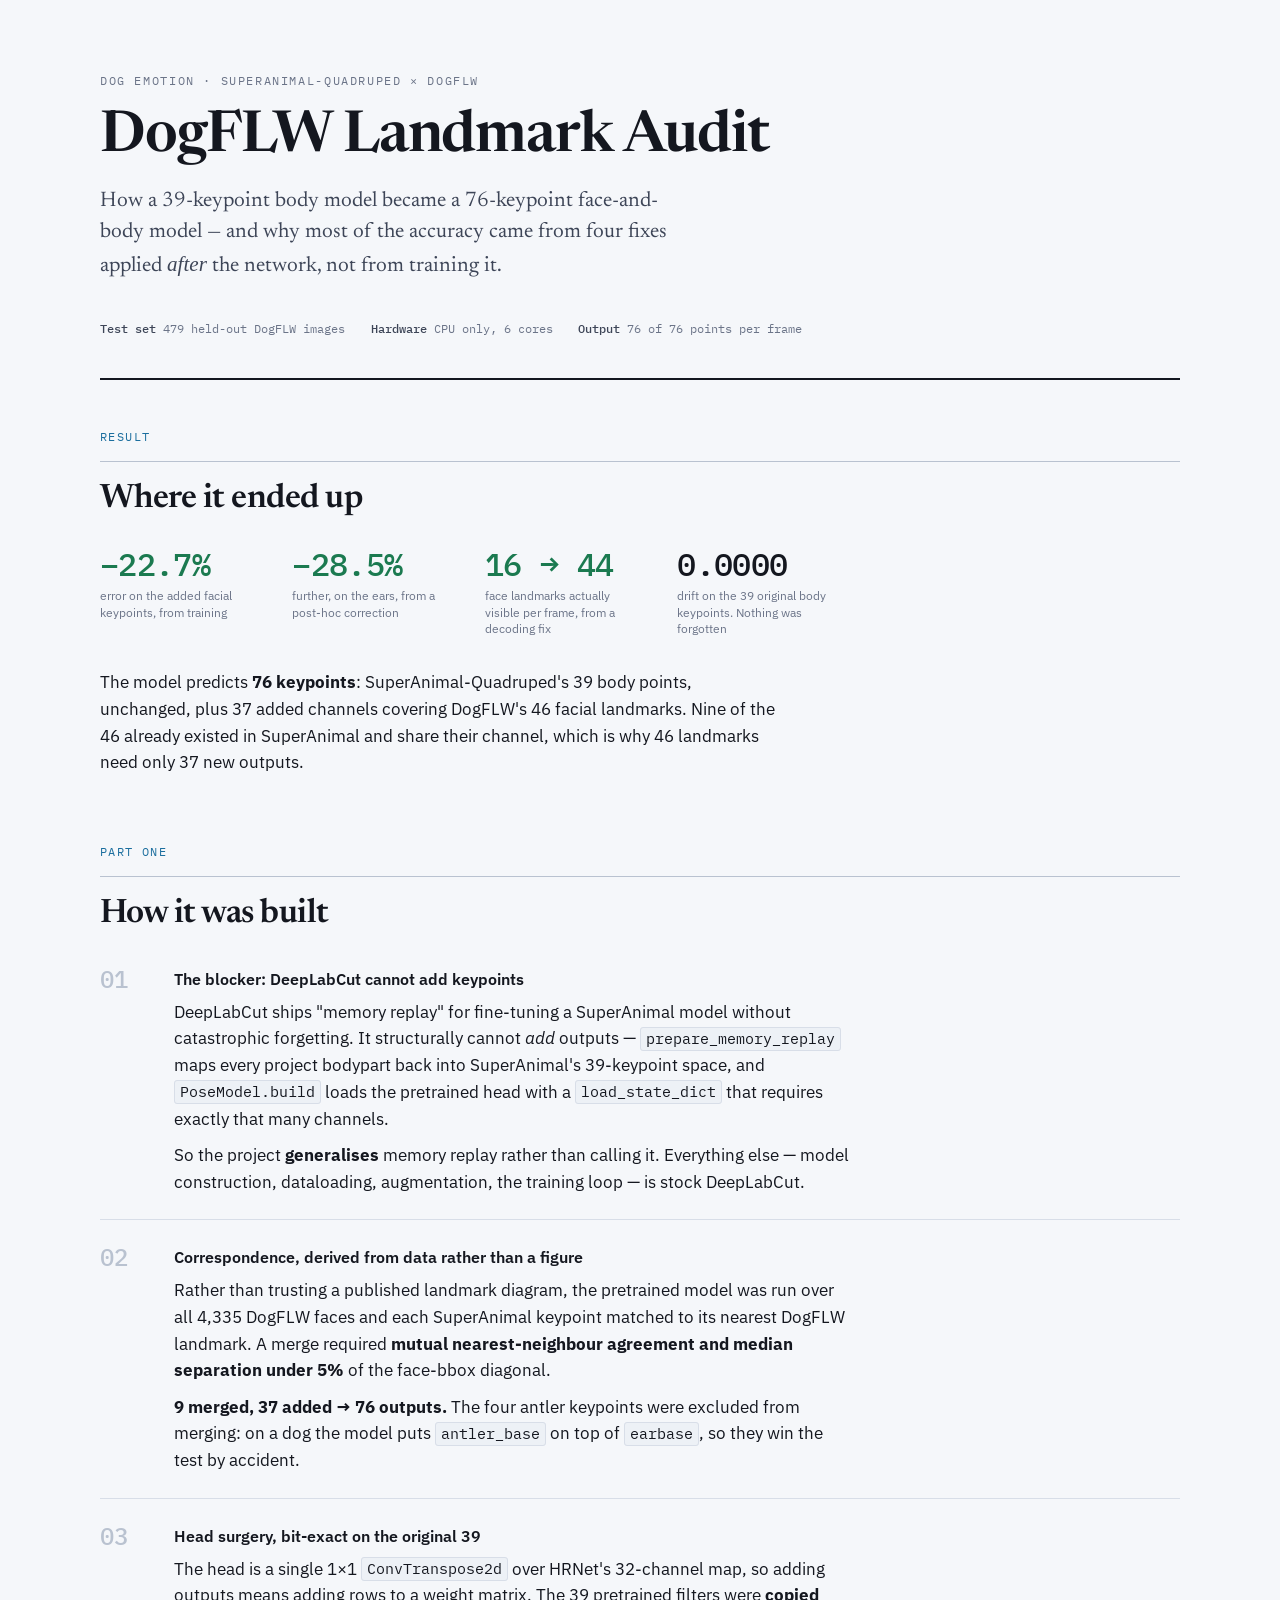
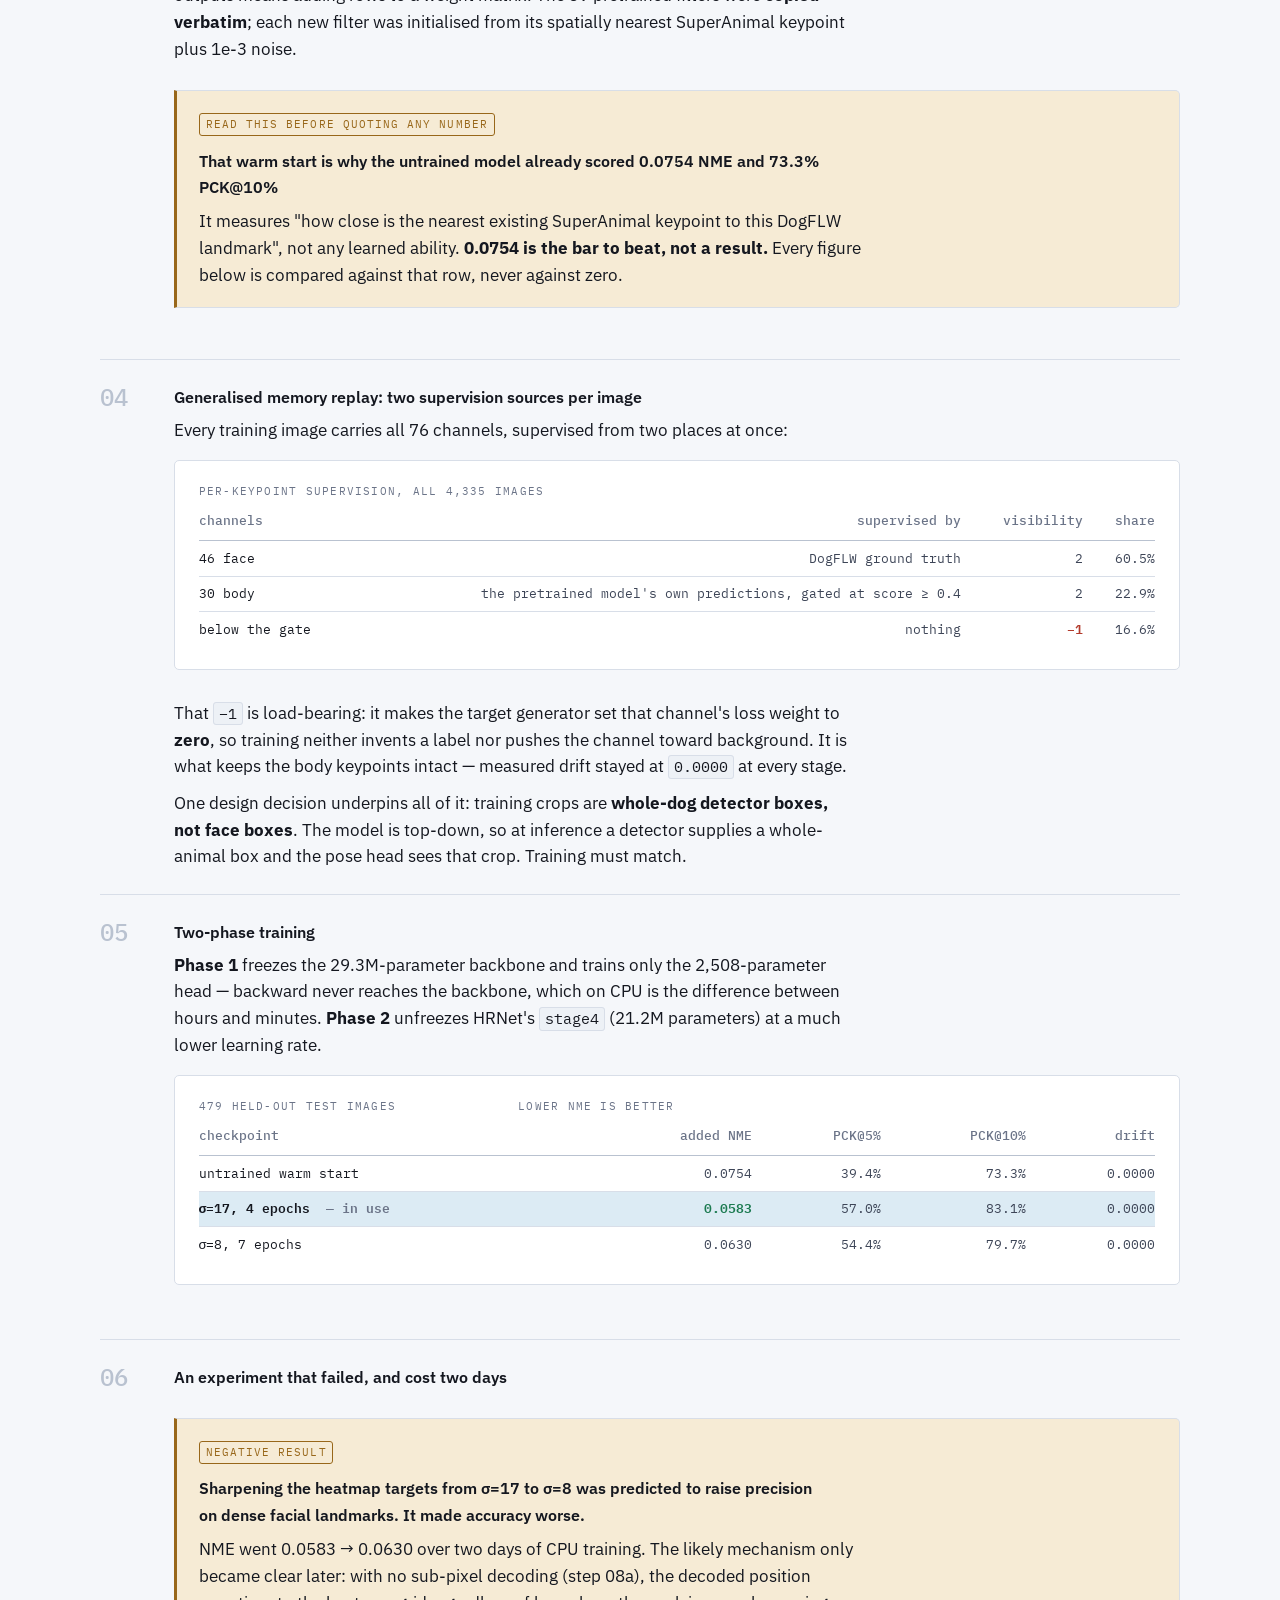
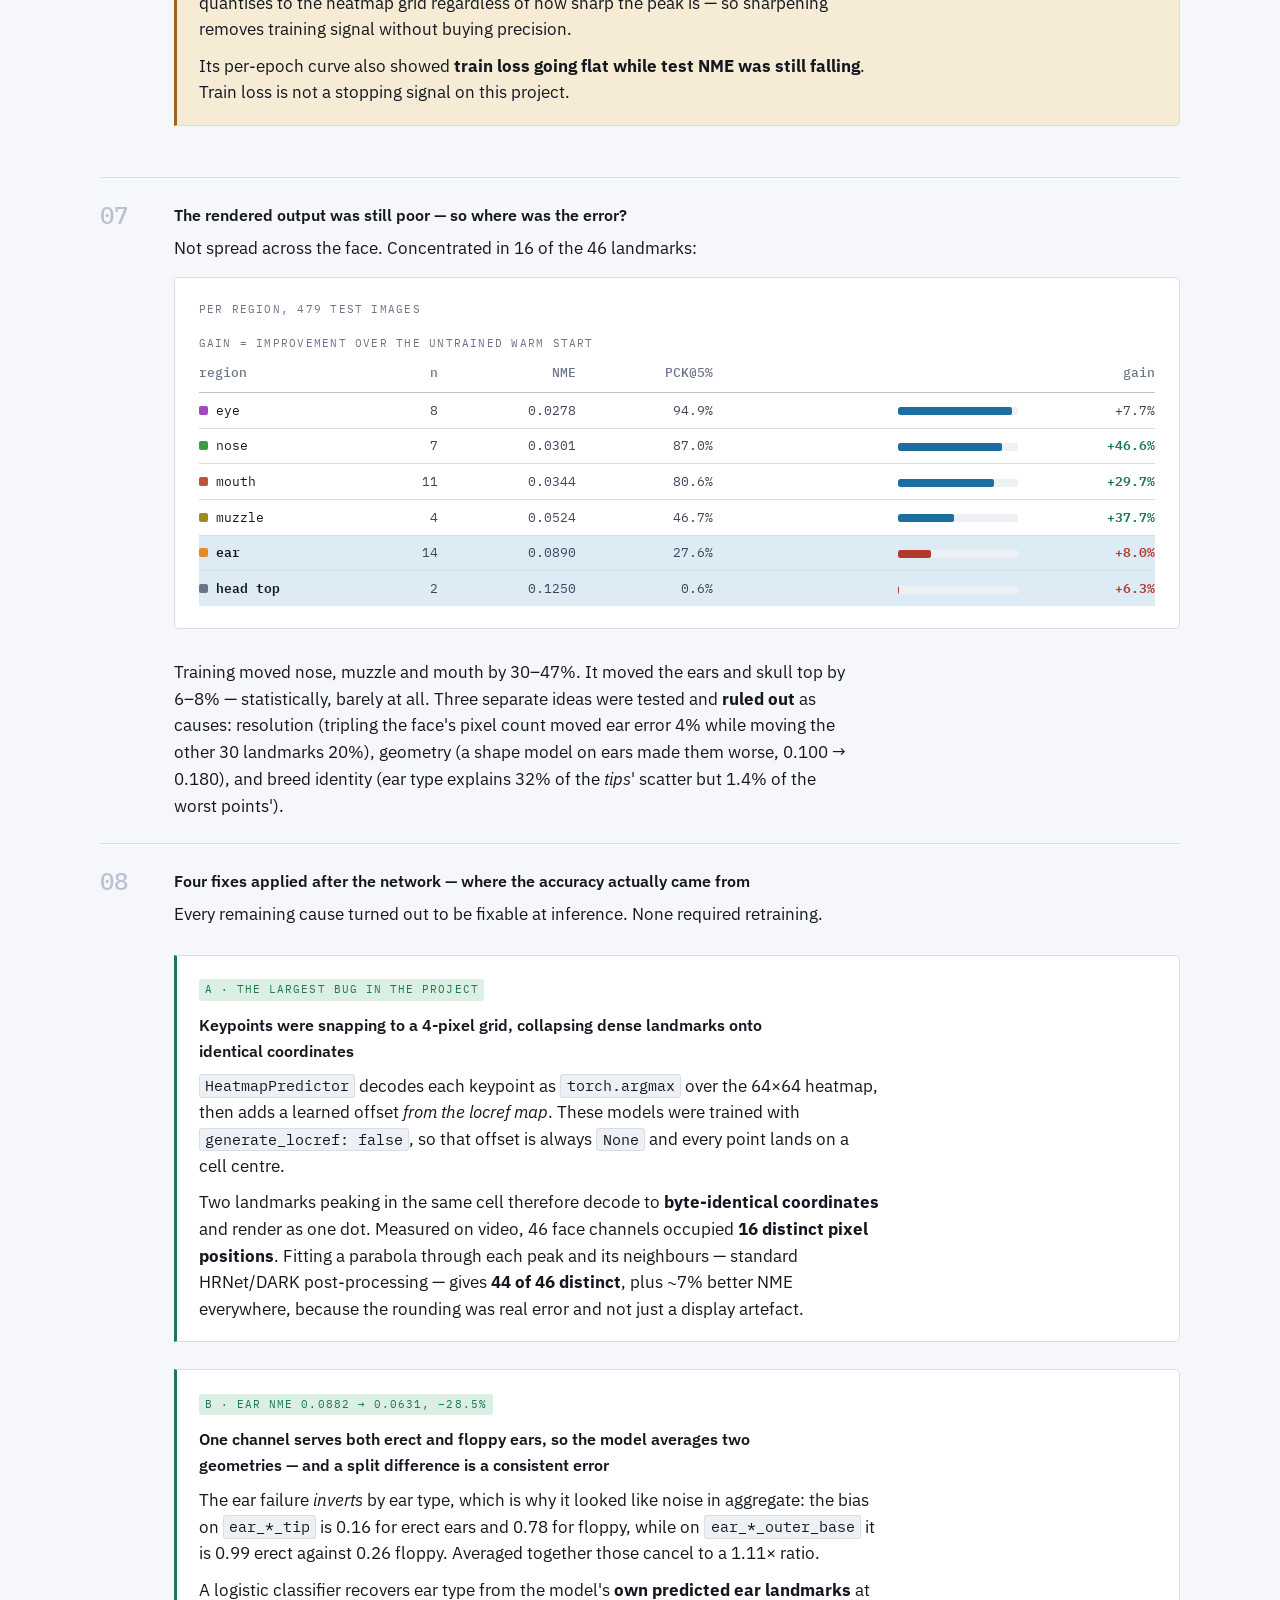
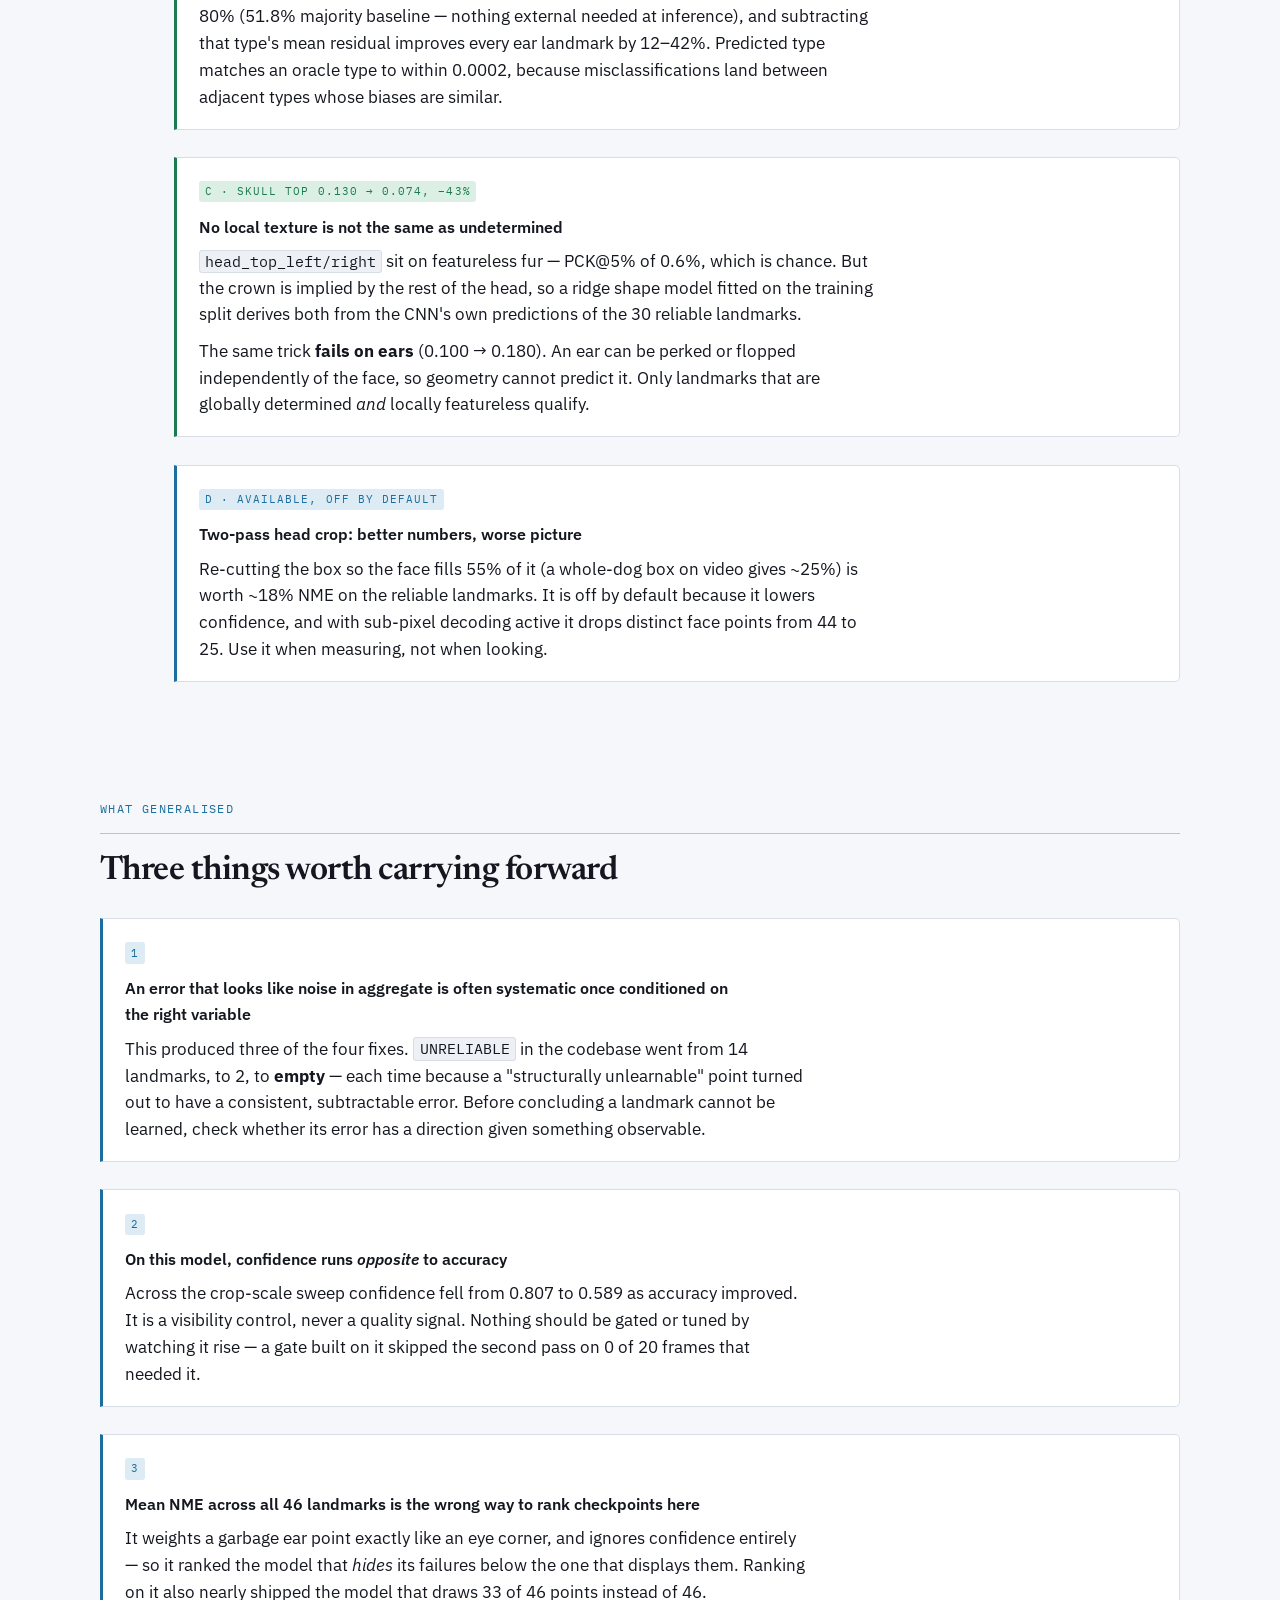
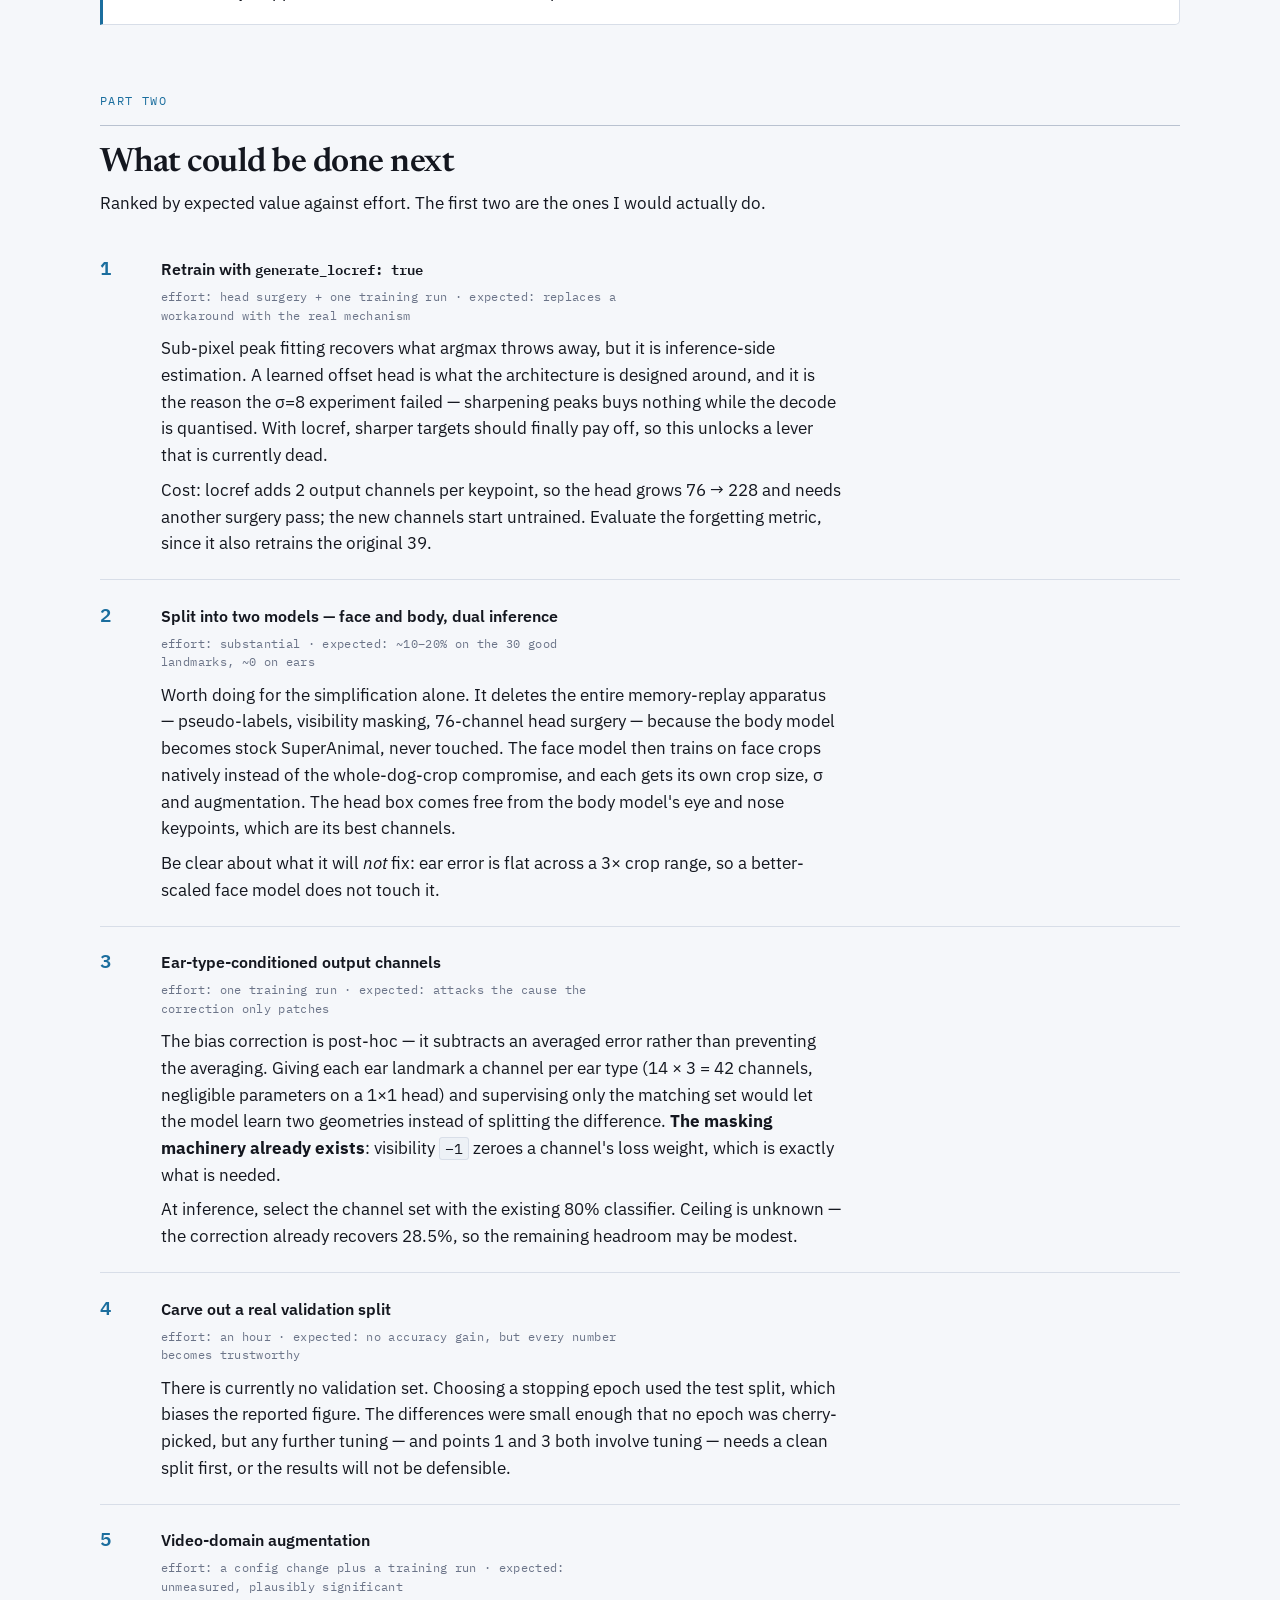
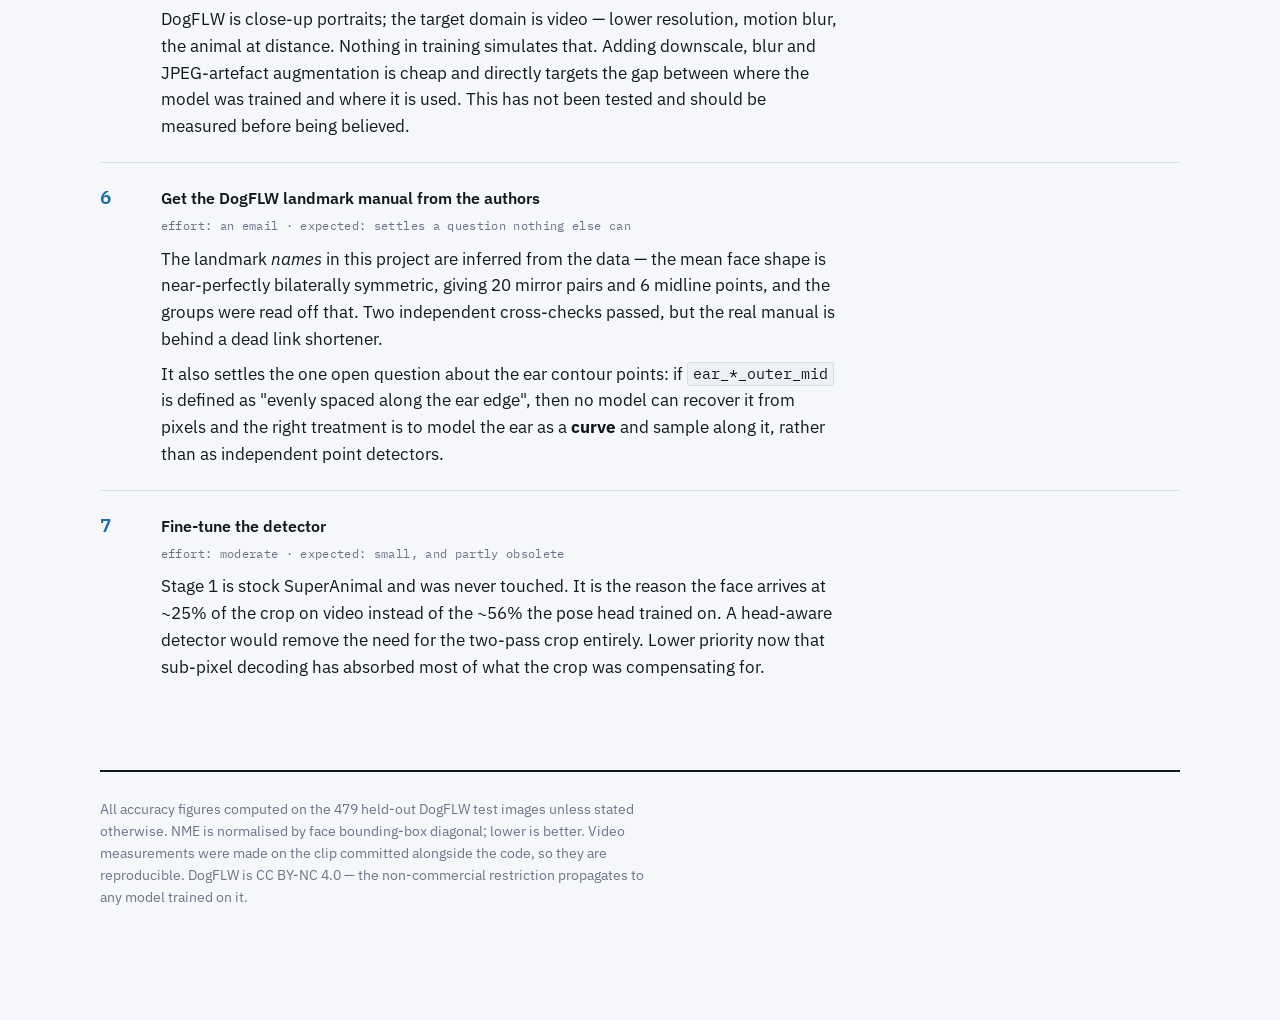
==== commit b4b2d36a: "Mark the stable pre-separation state, with the numbers it has to be beaten on Snapshot of the single" ====
--- a/outputs/landmark_audit.html
+++ b/outputs/landmark_audit.html
@@ -11,420 +11,156 @@
 
 <style>
 :root {
-  --ground:      #F5F7FA;
-  --panel:       #FFFFFF;
-  --panel-2:     #EDF1F6;
-  --ink:         #14171F;
-  --ink-2:       #3D4557;
-  --muted:       #6B7488;
-  --rule:        #D8DEE8;
-  --rule-strong: #B9C2D0;
-  --accent:      #1B6E9E;
-  --accent-soft: #DCEBF4;
-  --good:        #1B7A50;
-  --good-soft:   #DCEFE4;
-  --bad:         #B23A2B;
-  --bad-soft:    #F6E2DE;
-  --warn:        #98671A;
-  --warn-soft:   #F6EBD5;
-  /* the renderer's own region colours, so the report and the video agree */
-  --r-ear:    #E08A28;
-  --r-eye:    #A845C4;
-  --r-nose:   #3C9B46;
-  --r-muzzle: #A08A18;
-  --r-mouth:  #C1503C;
-  --r-body:   #2A7FA8;
+  --ground:#F5F7FA; --panel:#FFFFFF; --panel-2:#EDF1F6;
+  --ink:#14171F; --ink-2:#3D4557; --muted:#6B7488;
+  --rule:#D8DEE8; --rule-strong:#B9C2D0;
+  --accent:#1B6E9E; --accent-soft:#DCEBF4;
+  --good:#1B7A50; --good-soft:#DCEFE4;
+  --bad:#B23A2B; --bad-soft:#F6E2DE;
+  --warn:#98671A; --warn-soft:#F6EBD5;
+  --r-ear:#E08A28; --r-eye:#A845C4; --r-nose:#3C9B46;
+  --r-muzzle:#A08A18; --r-mouth:#C1503C; --r-body:#2A7FA8;
 }
 @media (prefers-color-scheme: dark) {
   :root:not([data-theme="light"]) {
-    --ground:      #10131A;
-    --panel:       #171B24;
-    --panel-2:     #1E2330;
-    --ink:         #E6EAF2;
-    --ink-2:       #BAC2D2;
-    --muted:       #8B94A8;
-    --rule:        #2A3140;
-    --rule-strong: #3C4557;
-    --accent:      #5BB4DE;
-    --accent-soft: #17303E;
-    --good:        #52C68D;
-    --good-soft:   #14301F;
-    --bad:         #EE7B67;
-    --bad-soft:    #331A16;
-    --warn:        #DFAE4E;
-    --warn-soft:   #2E2412;
-    --r-ear:    #F0A94F;
-    --r-eye:    #C97BDE;
-    --r-nose:   #61C46C;
-    --r-muzzle: #C8AE3A;
-    --r-mouth:  #E0705C;
-    --r-body:   #4FA8D2;
+    --ground:#10131A; --panel:#171B24; --panel-2:#1E2330;
+    --ink:#E6EAF2; --ink-2:#BAC2D2; --muted:#8B94A8;
+    --rule:#2A3140; --rule-strong:#3C4557;
+    --accent:#5BB4DE; --accent-soft:#17303E;
+    --good:#52C68D; --good-soft:#14301F;
+    --bad:#EE7B67; --bad-soft:#331A16;
+    --warn:#DFAE4E; --warn-soft:#2E2412;
+    --r-ear:#F0A94F; --r-eye:#C97BDE; --r-nose:#61C46C;
+    --r-muzzle:#C8AE3A; --r-mouth:#E0705C; --r-body:#4FA8D2;
   }
 }
 :root[data-theme="dark"] {
-  --ground:      #10131A;
-  --panel:       #171B24;
-  --panel-2:     #1E2330;
-  --ink:         #E6EAF2;
-  --ink-2:       #BAC2D2;
-  --muted:       #8B94A8;
-  --rule:        #2A3140;
-  --rule-strong: #3C4557;
-  --accent:      #5BB4DE;
-  --accent-soft: #17303E;
-  --good:        #52C68D;
-  --good-soft:   #14301F;
-  --bad:         #EE7B67;
-  --bad-soft:    #331A16;
-  --warn:        #DFAE4E;
-  --warn-soft:   #2E2412;
-  --r-ear:    #F0A94F;
-  --r-eye:    #C97BDE;
-  --r-nose:   #61C46C;
-  --r-muzzle: #C8AE3A;
-  --r-mouth:  #E0705C;
-  --r-body:   #4FA8D2;
+  --ground:#10131A; --panel:#171B24; --panel-2:#1E2330;
+  --ink:#E6EAF2; --ink-2:#BAC2D2; --muted:#8B94A8;
+  --rule:#2A3140; --rule-strong:#3C4557;
+  --accent:#5BB4DE; --accent-soft:#17303E;
+  --good:#52C68D; --good-soft:#14301F;
+  --bad:#EE7B67; --bad-soft:#331A16;
+  --warn:#DFAE4E; --warn-soft:#2E2412;
+  --r-ear:#F0A94F; --r-eye:#C97BDE; --r-nose:#61C46C;
+  --r-muzzle:#C8AE3A; --r-mouth:#E0705C; --r-body:#4FA8D2;
 }
-
-* { box-sizing: border-box; }
-
+* { box-sizing:border-box; }
 body {
-  background: var(--ground);
-  color: var(--ink);
-  font-family: "IBM Plex Sans", ui-sans-serif, system-ui, sans-serif;
-  font-size: 16.5px;
-  line-height: 1.62;
-  margin: 0;
-  padding: 0 20px 6rem;
-  -webkit-font-smoothing: antialiased;
+  background:var(--ground); color:var(--ink);
+  font-family:"IBM Plex Sans",ui-sans-serif,system-ui,sans-serif;
+  font-size:16.5px; line-height:1.62; margin:0; padding:0 20px 6rem;
+  -webkit-font-smoothing:antialiased;
 }
-
-.wrap { max-width: 1080px; margin: 0 auto; }
-.col  { max-width: 660px; }
-
-/* ---------- masthead ---------- */
-header.mast {
-  padding: 4.5rem 0 2.5rem;
-  border-bottom: 2px solid var(--ink);
-  margin-bottom: 3rem;
-}
-.eyebrow {
-  font-family: "IBM Plex Mono", ui-monospace, monospace;
-  font-size: 0.72rem;
-  letter-spacing: 0.14em;
-  text-transform: uppercase;
-  color: var(--muted);
-  margin: 0 0 1.1rem;
-}
-h1 {
-  font-family: "Newsreader", ui-serif, Georgia, serif;
-  font-weight: 600;
-  font-size: clamp(2.4rem, 6vw, 3.6rem);
-  line-height: 1.04;
-  letter-spacing: -0.02em;
-  text-wrap: balance;
-  margin: 0 0 1.1rem;
-}
-.standfirst {
-  font-family: "Newsreader", ui-serif, Georgia, serif;
-  font-size: clamp(1.1rem, 2.4vw, 1.32rem);
-  line-height: 1.5;
-  color: var(--ink-2);
-  max-width: 46ch;
-  margin: 0;
-}
-.mast-meta {
-  display: flex;
-  flex-wrap: wrap;
-  gap: 1.6rem;
-  margin-top: 2.2rem;
-  font-family: "IBM Plex Mono", ui-monospace, monospace;
-  font-size: 0.78rem;
-  color: var(--muted);
-}
-.mast-meta b { color: var(--ink-2); font-weight: 500; }
-
-/* ---------- structure ---------- */
-section { margin: 0 0 4.2rem; }
-h2 {
-  font-family: "Newsreader", ui-serif, Georgia, serif;
-  font-weight: 600;
-  font-size: clamp(1.6rem, 3.4vw, 2.1rem);
-  line-height: 1.16;
-  letter-spacing: -0.015em;
-  text-wrap: balance;
-  margin: 0 0 0.5rem;
-  padding-top: 1.1rem;
-  border-top: 1px solid var(--rule-strong);
-}
-h3 {
-  font-family: "IBM Plex Sans", sans-serif;
-  font-weight: 600;
-  font-size: 1.02rem;
-  letter-spacing: 0.005em;
-  margin: 2.4rem 0 0.6rem;
-  color: var(--ink);
-}
-.kicker {
-  font-family: "IBM Plex Mono", ui-monospace, monospace;
-  font-size: 0.72rem;
-  letter-spacing: 0.12em;
-  text-transform: uppercase;
-  color: var(--accent);
-  margin: 0 0 0.9rem;
-}
-p { margin: 0 0 1.05rem; max-width: 68ch; }
-a { color: var(--accent); text-underline-offset: 2px; }
-strong { font-weight: 600; }
-code, .mono {
-  font-family: "IBM Plex Mono", ui-monospace, monospace;
-  font-size: 0.88em;
-  font-variant-numeric: tabular-nums;
-}
-p code, li code, td code {
-  background: var(--panel-2);
-  padding: 0.1em 0.36em;
-  border-radius: 3px;
-  border: 1px solid var(--rule);
-}
-ul, ol { max-width: 68ch; padding-left: 1.15rem; margin: 0 0 1.05rem; }
-li { margin-bottom: 0.42rem; }
-
-/* ---------- data panels ---------- */
-.panel {
-  background: var(--panel);
-  border: 1px solid var(--rule);
-  border-radius: 5px;
-  padding: 1.35rem 1.5rem;
-  margin: 1.6rem 0 1.9rem;
-  overflow-x: auto;
-}
-.panel-label {
-  font-family: "IBM Plex Mono", ui-monospace, monospace;
-  font-size: 0.7rem;
-  letter-spacing: 0.11em;
-  text-transform: uppercase;
-  color: var(--muted);
-  margin: 0 0 0.95rem;
-  display: flex;
-  justify-content: space-between;
-  gap: 1rem;
-  flex-wrap: wrap;
-}
-
-table {
-  border-collapse: collapse;
-  width: 100%;
-  font-family: "IBM Plex Mono", ui-monospace, monospace;
-  font-size: 0.82rem;
-  font-variant-numeric: tabular-nums;
-}
-th {
-  text-align: right;
-  font-weight: 500;
-  color: var(--muted);
-  padding: 0 0 0.55rem 1.1rem;
-  border-bottom: 1px solid var(--rule-strong);
-  white-space: nowrap;
-}
-th:first-child, td:first-child { text-align: left; padding-left: 0; }
-td {
-  text-align: right;
-  padding: 0.42rem 0 0.42rem 1.1rem;
-  border-bottom: 1px solid var(--rule);
-  white-space: nowrap;
-  color: var(--ink-2);
-}
-tr:last-child td { border-bottom: none; }
-td:first-child { color: var(--ink); }
-.hi td { background: var(--accent-soft); }
-.hi td:first-child { font-weight: 600; color: var(--ink); }
-.num-good { color: var(--good); font-weight: 600; }
-.num-bad  { color: var(--bad);  font-weight: 600; }
-.dim { color: var(--muted); }
-
-/* region swatch */
-.sw {
-  display: inline-block;
-  width: 9px; height: 9px;
-  border-radius: 2px;
-  margin-right: 0.5rem;
-  vertical-align: baseline;
-}
-
-/* bar cell */
-.bar-track {
-  display: inline-block;
-  width: 132px;
-  height: 8px;
-  background: var(--panel-2);
-  border-radius: 2px;
-  overflow: hidden;
-  vertical-align: middle;
-  margin-left: 0.5rem;
-}
-.bar-fill { display: block; height: 100%; border-radius: 2px; }
-
-/* ---------- finding blocks ---------- */
-.finding {
-  border-left: 3px solid var(--accent);
-  background: var(--panel);
-  border-top: 1px solid var(--rule);
-  border-right: 1px solid var(--rule);
-  border-bottom: 1px solid var(--rule);
-  border-radius: 0 5px 5px 0;
-  padding: 1.15rem 1.4rem;
-  margin: 1.7rem 0;
-}
-.finding.win { border-left-color: var(--good); }
-.finding.dead { border-left-color: var(--bad); }
-.finding.correction { border-left-color: var(--warn); background: var(--warn-soft); }
-.finding p:last-child { margin-bottom: 0; }
-.finding .claim {
-  font-weight: 600;
-  font-size: 1.02rem;
-  margin-bottom: 0.5rem;
-  max-width: 60ch;
-}
-
-.verdict {
-  display: inline-block;
-  font-family: "IBM Plex Mono", ui-monospace, monospace;
-  font-size: 0.66rem;
-  letter-spacing: 0.1em;
-  text-transform: uppercase;
-  padding: 0.2em 0.55em;
-  border-radius: 3px;
-  margin-bottom: 0.7rem;
-}
-.v-win  { background: var(--good-soft); color: var(--good); }
-.v-dead { background: var(--bad-soft);  color: var(--bad); }
-.v-corr { background: var(--warn-soft); color: var(--warn); border: 1px solid var(--warn); }
-.v-open { background: var(--accent-soft); color: var(--accent); }
-
-/* ---------- phase log ---------- */
-.phase {
-  display: grid;
-  grid-template-columns: 3.2rem 1fr;
-  gap: 0 1.4rem;
-  padding: 1.5rem 0;
-  border-bottom: 1px solid var(--rule);
-}
-.phase:last-child { border-bottom: none; }
-.phase-n {
-  font-family: "IBM Plex Mono", ui-monospace, monospace;
-  font-size: 1.5rem;
-  font-weight: 500;
-  color: var(--rule-strong);
-  line-height: 1.1;
-}
-.phase h3 { margin: 0 0 0.4rem; }
-.phase p  { margin-bottom: 0.6rem; }
-.phase p:last-child { margin-bottom: 0; }
-
-/* ---------- file list ---------- */
-.files { list-style: none; padding: 0; max-width: 100%; }
-.files li {
-  display: grid;
-  grid-template-columns: minmax(190px, 260px) 1fr;
-  gap: 0.4rem 1.3rem;
-  padding: 0.7rem 0;
-  border-bottom: 1px solid var(--rule);
-  margin: 0;
-  align-items: baseline;
-}
-.files li:last-child { border-bottom: none; }
-.files .f {
-  font-family: "IBM Plex Mono", ui-monospace, monospace;
-  font-size: 0.8rem;
-  color: var(--ink);
-  font-weight: 500;
-  word-break: break-all;
-}
-.files .d { color: var(--ink-2); font-size: 0.93rem; }
-.tag {
-  font-family: "IBM Plex Mono", ui-monospace, monospace;
-  font-size: 0.62rem;
-  letter-spacing: 0.08em;
-  text-transform: uppercase;
-  padding: 0.15em 0.45em;
-  border-radius: 3px;
-  background: var(--panel-2);
-  color: var(--muted);
-  border: 1px solid var(--rule);
-  margin-left: 0.5rem;
-  white-space: nowrap;
-}
-.tag.new { background: var(--good-soft); color: var(--good); border-color: transparent; }
-
-pre {
-  font-family: "IBM Plex Mono", ui-monospace, monospace;
-  font-size: 0.79rem;
-  line-height: 1.62;
-  background: var(--panel);
-  border: 1px solid var(--rule);
-  border-radius: 5px;
-  padding: 1.1rem 1.3rem;
-  overflow-x: auto;
-  color: var(--ink-2);
-  margin: 1.3rem 0;
-  font-variant-numeric: tabular-nums;
-}
-
-.two {
-  display: grid;
-  grid-template-columns: repeat(auto-fit, minmax(280px, 1fr));
-  gap: 1.4rem;
-  margin: 1.7rem 0;
-}
-.card {
-  background: var(--panel);
-  border: 1px solid var(--rule);
-  border-radius: 5px;
-  padding: 1.2rem 1.3rem;
-}
-.card h4 {
-  font-size: 0.94rem;
-  font-weight: 600;
-  margin: 0 0 0.5rem;
-}
-.card p { font-size: 0.93rem; margin-bottom: 0; color: var(--ink-2); }
-
-.stat-row {
-  display: flex;
-  flex-wrap: wrap;
-  gap: 2.4rem;
-  margin: 1.8rem 0 2rem;
-}
-.stat .v {
-  font-family: "IBM Plex Mono", ui-monospace, monospace;
-  font-size: 2rem;
-  font-weight: 500;
-  line-height: 1;
-  font-variant-numeric: tabular-nums;
-  letter-spacing: -0.02em;
-}
-.stat .k {
-  font-size: 0.78rem;
-  color: var(--muted);
-  margin-top: 0.45rem;
-  max-width: 20ch;
-  line-height: 1.35;
-}
-
-footer {
-  border-top: 2px solid var(--ink);
-  padding-top: 1.6rem;
-  margin-top: 4rem;
-  font-size: 0.85rem;
-  color: var(--muted);
-}
-footer p { max-width: 68ch; }
-
-@media (max-width: 620px) {
-  .phase { grid-template-columns: 1fr; gap: 0.3rem; }
-  .phase-n { font-size: 1.05rem; }
-  .files li { grid-template-columns: 1fr; }
+.wrap { max-width:1080px; margin:0 auto; }
+
+header.mast { padding:4.5rem 0 2.5rem; border-bottom:2px solid var(--ink); margin-bottom:3rem; }
+.eyebrow { font-family:"IBM Plex Mono",monospace; font-size:.72rem; letter-spacing:.14em;
+  text-transform:uppercase; color:var(--muted); margin:0 0 1.1rem; }
+h1 { font-family:"Newsreader",ui-serif,Georgia,serif; font-weight:600;
+  font-size:clamp(2.4rem,6vw,3.6rem); line-height:1.04; letter-spacing:-.02em;
+  text-wrap:balance; margin:0 0 1.1rem; }
+.standfirst { font-family:"Newsreader",ui-serif,Georgia,serif;
+  font-size:clamp(1.1rem,2.4vw,1.32rem); line-height:1.5; color:var(--ink-2);
+  max-width:48ch; margin:0; }
+.mast-meta { display:flex; flex-wrap:wrap; gap:1.6rem; margin-top:2.2rem;
+  font-family:"IBM Plex Mono",monospace; font-size:.78rem; color:var(--muted); }
+.mast-meta b { color:var(--ink-2); font-weight:500; }
+
+section { margin:0 0 4.2rem; }
+h2 { font-family:"Newsreader",ui-serif,Georgia,serif; font-weight:600;
+  font-size:clamp(1.6rem,3.4vw,2.1rem); line-height:1.16; letter-spacing:-.015em;
+  text-wrap:balance; margin:0 0 .5rem; padding-top:1.1rem;
+  border-top:1px solid var(--rule-strong); }
+h3 { font-weight:600; font-size:1.02rem; margin:2.4rem 0 .6rem; color:var(--ink); }
+.kicker { font-family:"IBM Plex Mono",monospace; font-size:.72rem; letter-spacing:.12em;
+  text-transform:uppercase; color:var(--accent); margin:0 0 .9rem; }
+p { margin:0 0 1.05rem; max-width:68ch; }
+a { color:var(--accent); text-underline-offset:2px; }
+code,.mono { font-family:"IBM Plex Mono",monospace; font-size:.88em; font-variant-numeric:tabular-nums; }
+p code,li code,td code { background:var(--panel-2); padding:.1em .36em; border-radius:3px;
+  border:1px solid var(--rule); }
+ul,ol { max-width:68ch; padding-left:1.15rem; margin:0 0 1.05rem; }
+li { margin-bottom:.42rem; }
+
+.panel { background:var(--panel); border:1px solid var(--rule); border-radius:5px;
+  padding:1.35rem 1.5rem; margin:1.6rem 0 1.9rem; overflow-x:auto; }
+.panel-label { font-family:"IBM Plex Mono",monospace; font-size:.7rem; letter-spacing:.11em;
+  text-transform:uppercase; color:var(--muted); margin:0 0 .95rem;
+  display:flex; justify-content:space-between; gap:1rem; flex-wrap:wrap; }
+table { border-collapse:collapse; width:100%; font-family:"IBM Plex Mono",monospace;
+  font-size:.82rem; font-variant-numeric:tabular-nums; }
+th { text-align:right; font-weight:500; color:var(--muted); padding:0 0 .55rem 1.1rem;
+  border-bottom:1px solid var(--rule-strong); white-space:nowrap; }
+th:first-child,td:first-child { text-align:left; padding-left:0; }
+td { text-align:right; padding:.42rem 0 .42rem 1.1rem; border-bottom:1px solid var(--rule);
+  white-space:nowrap; color:var(--ink-2); }
+tr:last-child td { border-bottom:none; }
+td:first-child { color:var(--ink); }
+.hi td { background:var(--accent-soft); }
+.hi td:first-child { font-weight:600; color:var(--ink); }
+.num-good { color:var(--good); font-weight:600; }
+.num-bad { color:var(--bad); font-weight:600; }
+.dim { color:var(--muted); }
+.sw { display:inline-block; width:9px; height:9px; border-radius:2px; margin-right:.5rem; }
+.bar-track { display:inline-block; width:120px; height:8px; background:var(--panel-2);
+  border-radius:2px; overflow:hidden; vertical-align:middle; margin-left:.5rem; }
+.bar-fill { display:block; height:100%; border-radius:2px; }
+
+.finding { border-left:3px solid var(--accent); background:var(--panel);
+  border-top:1px solid var(--rule); border-right:1px solid var(--rule);
+  border-bottom:1px solid var(--rule); border-radius:0 5px 5px 0;
+  padding:1.15rem 1.4rem; margin:1.7rem 0; }
+.finding.win { border-left-color:var(--good); }
+.finding.dead { border-left-color:var(--bad); }
+.finding.correction { border-left-color:var(--warn); background:var(--warn-soft); }
+.finding p:last-child { margin-bottom:0; }
+.finding .claim { font-weight:600; font-size:1.02rem; margin-bottom:.5rem; max-width:62ch; }
+.verdict { display:inline-block; font-family:"IBM Plex Mono",monospace; font-size:.66rem;
+  letter-spacing:.1em; text-transform:uppercase; padding:.2em .55em; border-radius:3px;
+  margin-bottom:.7rem; }
+.v-win { background:var(--good-soft); color:var(--good); }
+.v-dead { background:var(--bad-soft); color:var(--bad); }
+.v-corr { background:var(--warn-soft); color:var(--warn); border:1px solid var(--warn); }
+.v-open { background:var(--accent-soft); color:var(--accent); }
+
+.step { display:grid; grid-template-columns:3.2rem 1fr; gap:0 1.4rem;
+  padding:1.5rem 0; border-bottom:1px solid var(--rule); }
+.step:last-child { border-bottom:none; }
+.step-n { font-family:"IBM Plex Mono",monospace; font-size:1.5rem; font-weight:500;
+  color:var(--rule-strong); line-height:1.1; }
+.step h3 { margin:0 0 .4rem; }
+.step p { margin-bottom:.6rem; }
+.step p:last-child { margin-bottom:0; }
+
+pre { font-family:"IBM Plex Mono",monospace; font-size:.79rem; line-height:1.62;
+  background:var(--panel); border:1px solid var(--rule); border-radius:5px;
+  padding:1.1rem 1.3rem; overflow-x:auto; color:var(--ink-2); margin:1.3rem 0;
+  font-variant-numeric:tabular-nums; }
+
+.next { display:grid; grid-template-columns:2.6rem 1fr; gap:0 1.2rem;
+  padding:1.4rem 0; border-bottom:1px solid var(--rule); }
+.next:last-child { border-bottom:none; }
+.next-rank { font-family:"IBM Plex Mono",monospace; font-size:1.2rem; font-weight:600;
+  color:var(--accent); line-height:1.3; }
+.next h3 { margin:0 0 .35rem; }
+.next .meta { font-family:"IBM Plex Mono",monospace; font-size:.72rem; color:var(--muted);
+  margin:0 0 .6rem; letter-spacing:.03em; }
+.next p { margin-bottom:.5rem; }
+.next p:last-child { margin-bottom:0; }
+
+.stat-row { display:flex; flex-wrap:wrap; gap:2.4rem; margin:1.8rem 0 2rem; }
+.stat .v { font-family:"IBM Plex Mono",monospace; font-size:2rem; font-weight:500;
+  line-height:1; font-variant-numeric:tabular-nums; letter-spacing:-.02em; }
+.stat .k { font-size:.78rem; color:var(--muted); margin-top:.45rem; max-width:22ch; line-height:1.35; }
+
+footer { border-top:2px solid var(--ink); padding-top:1.6rem; margin-top:4rem;
+  font-size:.85rem; color:var(--muted); }
+footer p { max-width:68ch; }
+
+@media (max-width:620px) {
+  .step,.next { grid-template-columns:1fr; gap:.3rem; }
+  .step-n,.next-rank { font-size:1.05rem; }
 }
 </style>
 
@@ -435,134 +171,137 @@
 <header class="mast">
   <p class="eyebrow">Dog emotion · SuperAnimal-Quadruped × DogFLW</p>
   <h1>DogFLW Landmark Audit</h1>
-  <p class="standfirst">Three models trained, six hypotheses tested, two of my own conclusions overturned by measurement — and the discovery that a third of the facial landmarks were never learnable in the first place.</p>
+  <p class="standfirst">How a 39-keypoint body model became a 76-keypoint face-and-body model — and why most of the accuracy came from four fixes applied <em>after</em> the network, not from training it.</p>
   <div class="mast-meta">
     <span><b>Test set</b> 479 held-out DogFLW images</span>
     <span><b>Hardware</b> CPU only, 6 cores</span>
-    <span><b>Status</b> fine-tuning closed</span>
+    <span><b>Output</b> 76 of 76 points per frame</span>
   </div>
 </header>
 
-<!-- ============================================================= -->
+<!-- ================= WHERE IT ENDED ================= -->
 <section>
-  <p class="kicker">Where things stand</p>
-  <h2>The short version</h2>
-  <p>The pipeline works and produces a usable model. Of DogFLW's 46 facial landmarks, <strong>30 are accurate and 16 are not</strong> — and the 16 are not undertrained, they are structurally unlearnable by a heatmap detector. That single split explains every complaint about the rendered video, and it is the fact that should drive whatever gets built next.</p>
+  <p class="kicker">Result</p>
+  <h2>Where it ended up</h2>
 
   <div class="stat-row">
     <div class="stat">
-      <div class="v" style="color:var(--good)">0.0276</div>
-      <div class="k">NME on eyes — the best region, PCK@5% of 95.8%</div>
+      <div class="v" style="color:var(--good)">−22.7%</div>
+      <div class="k">error on the added facial keypoints, from training</div>
     </div>
     <div class="stat">
-      <div class="v" style="color:var(--bad)">0.1302</div>
-      <div class="k">NME on the skull top — PCK@5% of 0.1%, which is chance</div>
+      <div class="v" style="color:var(--good)">−28.5%</div>
+      <div class="k">further, on the ears, from a post-hoc correction</div>
+    </div>
+    <div class="stat">
+      <div class="v" style="color:var(--good)">16 → 44</div>
+      <div class="k">face landmarks actually visible per frame, from a decoding fix</div>
     </div>
     <div class="stat">
       <div class="v">0.0000</div>
-      <div class="k">Drift on the 39 original body keypoints. Nothing was forgotten</div>
-    </div>
-  </div>
-
-  <div class="panel">
-    <p class="panel-label"><span>Three checkpoints, all scored on the same 479 held-out images</span><span>lower NME is better</span></p>
-    <table>
-      <thead><tr><th>checkpoint</th><th>added NME</th><th>PCK@5%</th><th>PCK@10%</th><th>drift</th></tr></thead>
-      <tbody>
-        <tr><td>untrained warm start</td><td>0.0754</td><td>39.4%</td><td>73.3%</td><td>0.0000</td></tr>
-        <tr><td>sigma 17, 4 epochs</td><td>0.0583</td><td>57.0%</td><td>83.1%</td><td>0.0000</td></tr>
-        <tr class="hi"><td>sigma 8, 7 epochs &nbsp;<span class="tag new">in use</span></td><td>0.0630</td><td>54.4%</td><td>79.7%</td><td>0.0000</td></tr>
-      </tbody>
-    </table>
-  </div>
-
-  <p>The model in use is <em>not</em> the one with the best NME. That is deliberate, and it is the most useful thing measured this session — see <a href="#calibration">Calibration beats accuracy</a>.</p>
+      <div class="k">drift on the 39 original body keypoints. Nothing was forgotten</div>
+    </div>
+  </div>
+
+  <p>The model predicts <strong>76 keypoints</strong>: SuperAnimal-Quadruped's 39 body points, unchanged, plus 37 added channels covering DogFLW's 46 facial landmarks. Nine of the 46 already existed in SuperAnimal and share their channel, which is why 46 landmarks need only 37 new outputs.</p>
 </section>
 
-<!-- ============================================================= -->
-<section id="testing">
-  <p class="kicker">Methodology</p>
-  <h2>How accuracy is actually measured</h2>
-  <p>Every number in this document comes from one of six procedures. They measure different things, and two of my mistakes came from reading one as if it were another.</p>
-
-  <h3>1 · NME — normalised mean error</h3>
-  <p>Euclidean distance from prediction to ground truth, divided by the diagonal of that image's face bounding box. Normalising makes a close-up and a distant dog comparable. Reported per landmark, then averaged. <strong>Lower is better.</strong> This is the standard facial-landmark metric and the project's primary score.</p>
-
-  <h3>2 · PCK — percentage of correct keypoints</h3>
-  <p>The share of predictions landing within 5% (or 10%) of the face diagonal. Where NME is dragged around by a few catastrophic misses, PCK asks the blunter question: how often is this point roughly right? A landmark can have mediocre NME and good PCK — that means it is usually fine and occasionally very wrong.</p>
-
-  <h3>3 · The held-out split</h3>
-  <p>DogFLW's 4,335 images split 3,855 train / 480 test. Every accuracy number here is computed on the test images only, which no training run has ever seen. The shape model added today was likewise fitted on the train split alone and scored on test.</p>
-
-  <div class="finding correction">
-    <span class="verdict v-corr">caveat</span>
-    <p class="claim">One methodological compromise, stated plainly</p>
-    <p>There is no separate validation split. Comparing epochs 4/5/6/7 to pick a stopping point used the test set, which technically biases the reported figure. The epoch differences were small enough (0.0632–0.0647) that no epoch was cherry-picked on that basis, but a clean project would carve a validation split out of train.</p>
-  </div>
-
-  <h3>4 · The forgetting check</h3>
-  <p>The whole reason this project is complicated is that adding face keypoints must not damage the 39 body keypoints inherited from SuperAnimal. So every evaluation also measures the median displacement of those 39 channels between the original model and the fine-tuned one, on confident detections. It has read <code>0.0000</code> at every stage — head surgery and memory replay both held.</p>
-
-  <h3>5 · Calibration — added this session</h3>
-  <p>How well a model's confidence separates its good predictions from its bad ones, measured as the ratio of median confidence on the 16 broken landmarks to the 30 reliable ones. NME cannot see this at all, and it turned out to matter more than NME for what you actually see on screen.</p>
-
-  <h3>6 · Temporal jitter — added this session</h3>
-  <p>Median frame-to-frame displacement of each keypoint across consecutive video frames, normalised by the detector box. Per-frame accuracy is not what the eye judges in motion; steadiness is. No still-image metric captures it.</p>
-
-  <div class="finding">
-    <span class="verdict v-open">supporting analyses</span>
-    <p class="claim">Three more procedures were used for diagnosis rather than scoring</p>
-    <p><strong>Variance explained</strong> — how much of a landmark's positional scatter a grouping variable (ear type, breed, head yaw) accounts for, ANOVA-style, on normalised ground truth. <strong>Cross-validated predictability</strong> — ridge regression from the other 45 landmarks to one, 5-fold, to ask whether a point is determined by face geometry at all. <strong>Crop-scale sweep</strong> — re-cropping test images across a 25–80% face-fill range to isolate resolution as a variable.</p>
-  </div>
-</section>
-
-<!-- ============================================================= -->
+<!-- ================= PART 1 ================= -->
 <section>
-  <p class="kicker">Chronological</p>
-  <h2>What was done</h2>
-
-  <div class="phase">
-    <div class="phase-n">01</div>
-    <div>
-      <h3>Finished the interrupted training run</h3>
-      <p>The sigma-8 phase-2 run completed all 7 epochs. Two interventions kept it honest: the machine had slept overnight (a 9 h 19 m gap between epoch 3 and epoch 4 in the log, against a 14-minute epoch), and <code>max_snapshots=2</code> was about to delete epochs 4 and 5, so both were copied aside before epochs 6 and 7 overwrote them.</p>
-      <p>That copy is what made the epoch curve possible — otherwise only the last two checkpoints would have survived.</p>
-    </div>
-  </div>
-
-  <div class="phase">
-    <div class="phase-n">02</div>
-    <div>
-      <h3>Scored the epoch curve, and found train loss was lying</h3>
+  <p class="kicker">Part one</p>
+  <h2>How it was built</h2>
+
+  <div class="step">
+    <div class="step-n">01</div>
+    <div>
+      <h3>The blocker: DeepLabCut cannot add keypoints</h3>
+      <p>DeepLabCut ships "memory replay" for fine-tuning a SuperAnimal model without catastrophic forgetting. It structurally cannot <em>add</em> outputs — <code>prepare_memory_replay</code> maps every project bodypart back into SuperAnimal's 39-keypoint space, and <code>PoseModel.build</code> loads the pretrained head with a <code>load_state_dict</code> that requires exactly that many channels.</p>
+      <p>So the project <strong>generalises</strong> memory replay rather than calling it. Everything else — model construction, dataloading, augmentation, the training loop — is stock DeepLabCut.</p>
+    </div>
+  </div>
+
+  <div class="step">
+    <div class="step-n">02</div>
+    <div>
+      <h3>Correspondence, derived from data rather than a figure</h3>
+      <p>Rather than trusting a published landmark diagram, the pretrained model was run over all 4,335 DogFLW faces and each SuperAnimal keypoint matched to its nearest DogFLW landmark. A merge required <strong>mutual nearest-neighbour agreement and median separation under 5%</strong> of the face-bbox diagonal.</p>
+      <p><strong>9 merged, 37 added → 76 outputs.</strong> The four antler keypoints were excluded from merging: on a dog the model puts <code>antler_base</code> on top of <code>earbase</code>, so they win the test by accident.</p>
+    </div>
+  </div>
+
+  <div class="step">
+    <div class="step-n">03</div>
+    <div>
+      <h3>Head surgery, bit-exact on the original 39</h3>
+      <p>The head is a single 1×1 <code>ConvTranspose2d</code> over HRNet's 32-channel map, so adding outputs means adding rows to a weight matrix. The 39 pretrained filters were <strong>copied verbatim</strong>; each new filter was initialised from its spatially nearest SuperAnimal keypoint plus 1e-3 noise.</p>
+      <div class="finding correction">
+        <span class="verdict v-corr">read this before quoting any number</span>
+        <p class="claim">That warm start is why the untrained model already scored 0.0754 NME and 73.3% PCK@10%</p>
+        <p>It measures "how close is the nearest existing SuperAnimal keypoint to this DogFLW landmark", not any learned ability. <strong>0.0754 is the bar to beat, not a result.</strong> Every figure below is compared against that row, never against zero.</p>
+      </div>
+    </div>
+  </div>
+
+  <div class="step">
+    <div class="step-n">04</div>
+    <div>
+      <h3>Generalised memory replay: two supervision sources per image</h3>
+      <p>Every training image carries all 76 channels, supervised from two places at once:</p>
       <div class="panel" style="margin-top:1rem">
-        <p class="panel-label"><span>Same 200 test images, all four surviving epochs</span></p>
+        <p class="panel-label"><span>Per-keypoint supervision, all 4,335 images</span></p>
         <table>
-          <thead><tr><th>epoch</th><th>4</th><th>5</th><th>6</th><th>7</th></tr></thead>
+          <thead><tr><th>channels</th><th>supervised by</th><th>visibility</th><th>share</th></tr></thead>
           <tbody>
-            <tr><td>train loss</td><td>0.00071</td><td>0.00070</td><td class="dim">0.00069</td><td class="dim">0.00069</td></tr>
-            <tr><td>test NME</td><td>0.06466</td><td>0.06414</td><td>0.06344</td><td class="num-good">0.06316</td></tr>
+            <tr><td>46 face</td><td>DogFLW ground truth</td><td>2</td><td>60.5%</td></tr>
+            <tr><td>30 body</td><td>the pretrained model's own predictions, gated at score ≥ 0.4</td><td>2</td><td>22.9%</td></tr>
+            <tr><td>below the gate</td><td>nothing</td><td class="num-bad">−1</td><td>16.6%</td></tr>
           </tbody>
         </table>
       </div>
-      <p>Train loss went flat between epochs 6 and 7 while test error was still falling. Stopping on the loss curve would have stopped for the wrong reason. Every future run needs <code>--eval-every 1</code>.</p>
-    </div>
-  </div>
-
-  <div class="phase">
-    <div class="phase-n">03</div>
-    <div>
-      <h3>Diagnosed the video quality complaint</h3>
-      <p>The reported symptom was "there are certainly not 46 points on the dog's face". Measuring the rendered frames showed all 46 <em>were</em> being drawn, at median confidence 0.84. The points were not missing — sixteen of them were confidently landing in the wrong place, which reads as fewer points, not as errors.</p>
-      <p>That is what turned the investigation from "why are points hidden" to "which points are wrong, and why".</p>
-    </div>
-  </div>
-
-  <div class="phase">
-    <div class="phase-n">04</div>
-    <div>
-      <h3>Located the failure: 16 landmarks, not 46</h3>
+      <p>That <code>−1</code> is load-bearing: it makes the target generator set that channel's loss weight to <strong>zero</strong>, so training neither invents a label nor pushes the channel toward background. It is what keeps the body keypoints intact — measured drift stayed at <code>0.0000</code> at every stage.</p>
+      <p>One design decision underpins all of it: training crops are <strong>whole-dog detector boxes, not face boxes</strong>. The model is top-down, so at inference a detector supplies a whole-animal box and the pose head sees that crop. Training must match.</p>
+    </div>
+  </div>
+
+  <div class="step">
+    <div class="step-n">05</div>
+    <div>
+      <h3>Two-phase training</h3>
+      <p><strong>Phase 1</strong> freezes the 29.3M-parameter backbone and trains only the 2,508-parameter head — backward never reaches the backbone, which on CPU is the difference between hours and minutes. <strong>Phase 2</strong> unfreezes HRNet's <code>stage4</code> (21.2M parameters) at a much lower learning rate.</p>
       <div class="panel" style="margin-top:1rem">
-        <p class="panel-label"><span>Per-region, sigma 17, 479 test images</span><span>gain = improvement over the untrained warm start</span></p>
+        <p class="panel-label"><span>479 held-out test images</span><span>lower NME is better</span></p>
+        <table>
+          <thead><tr><th>checkpoint</th><th>added NME</th><th>PCK@5%</th><th>PCK@10%</th><th>drift</th></tr></thead>
+          <tbody>
+            <tr><td>untrained warm start</td><td>0.0754</td><td>39.4%</td><td>73.3%</td><td>0.0000</td></tr>
+            <tr class="hi"><td>σ=17, 4 epochs &nbsp;<span class="dim">— in use</span></td><td class="num-good">0.0583</td><td>57.0%</td><td>83.1%</td><td>0.0000</td></tr>
+            <tr><td>σ=8, 7 epochs</td><td>0.0630</td><td>54.4%</td><td>79.7%</td><td>0.0000</td></tr>
+          </tbody>
+        </table>
+      </div>
+    </div>
+  </div>
+
+  <div class="step">
+    <div class="step-n">06</div>
+    <div>
+      <h3>An experiment that failed, and cost two days</h3>
+      <div class="finding correction">
+        <span class="verdict v-corr">negative result</span>
+        <p class="claim">Sharpening the heatmap targets from σ=17 to σ=8 was predicted to raise precision on dense facial landmarks. It made accuracy worse.</p>
+        <p>NME went 0.0583 → 0.0630 over two days of CPU training. The likely mechanism only became clear later: with no sub-pixel decoding (step 08a), the decoded position quantises to the heatmap grid regardless of how sharp the peak is — so sharpening removes training signal without buying precision.</p>
+        <p>Its per-epoch curve also showed <strong>train loss going flat while test NME was still falling</strong>. Train loss is not a stopping signal on this project.</p>
+      </div>
+    </div>
+  </div>
+
+  <div class="step">
+    <div class="step-n">07</div>
+    <div>
+      <h3>The rendered output was still poor — so where was the error?</h3>
+      <p>Not spread across the face. Concentrated in 16 of the 46 landmarks:</p>
+      <div class="panel" style="margin-top:1rem">
+        <p class="panel-label"><span>Per region, 479 test images</span><span>gain = improvement over the untrained warm start</span></p>
         <table>
           <thead><tr><th>region</th><th>n</th><th>NME</th><th>PCK@5%</th><th></th><th>gain</th></tr></thead>
           <tbody>
@@ -571,258 +310,150 @@
             <tr><td><span class="sw" style="background:var(--r-mouth)"></span>mouth</td><td>11</td><td>0.0344</td><td>80.6%</td><td><span class="bar-track"><span class="bar-fill" style="width:80.6%;background:var(--accent)"></span></span></td><td class="num-good">+29.7%</td></tr>
             <tr><td><span class="sw" style="background:var(--r-muzzle)"></span>muzzle</td><td>4</td><td>0.0524</td><td>46.7%</td><td><span class="bar-track"><span class="bar-fill" style="width:46.7%;background:var(--accent)"></span></span></td><td class="num-good">+37.7%</td></tr>
             <tr class="hi"><td><span class="sw" style="background:var(--r-ear)"></span>ear</td><td>14</td><td>0.0890</td><td>27.6%</td><td><span class="bar-track"><span class="bar-fill" style="width:27.6%;background:var(--bad)"></span></span></td><td class="num-bad">+8.0%</td></tr>
-            <tr class="hi"><td><span class="sw" style="background:var(--muted)"></span>head top</td><td>2</td><td>0.1250</td><td>0.6%</td><td><span class="bar-track"><span class="bar-fill" style="width:0.6%;background:var(--bad)"></span></span></td><td class="num-bad">+6.3%</td></tr>
+            <tr class="hi"><td><span class="sw" style="background:var(--muted)"></span>head top</td><td>2</td><td>0.1250</td><td>0.6%</td><td><span class="bar-track"><span class="bar-fill" style="width:.6%;background:var(--bad)"></span></span></td><td class="num-bad">+6.3%</td></tr>
           </tbody>
         </table>
       </div>
-      <p>Training moved nose, muzzle and mouth by 30–47% over an untrained warm start. It moved the ears and skull top by 6–8% — statistically, barely at all. The error is not spread across the face; it is concentrated in a group that never learned.</p>
-    </div>
-  </div>
-
-  <div class="phase">
-    <div class="phase-n">05</div>
-    <div>
-      <h3>Tested the standing ear-type hypothesis</h3>
-      <p>The project carried an untested guess that ears fail because DogFLW mixes erect-eared and floppy-eared breeds. Grouping per-image errors on <code>ear_types.csv</code> (140 pointy / 91 half / 248 floppy) confirmed it — but with a structure nobody had predicted.</p>
-      <div class="panel" style="margin-top:1rem">
-        <p class="panel-label"><span>The failure inverts by landmark, which is why the region average hid it</span></p>
-        <table>
-          <thead><tr><th>landmark</th><th>pointy</th><th>floppy</th><th>worse on</th></tr></thead>
-          <tbody>
-            <tr><td>ear_right_tip</td><td class="num-good">0.0485</td><td>0.1019</td><td>floppy, 2.1×</td></tr>
-            <tr><td>ear_left_tip</td><td class="num-good">0.0485</td><td>0.1046</td><td>floppy, 2.2×</td></tr>
-            <tr><td>ear_right_outer_low</td><td class="num-good">0.0809</td><td>0.1141</td><td>floppy</td></tr>
-            <tr><td>ear_right_outer_base</td><td>0.1301</td><td class="num-good">0.0715</td><td>pointy, 1.8×</td></tr>
-            <tr><td>ear_left_outer_base</td><td>0.1255</td><td class="num-good">0.0651</td><td>pointy, 1.9×</td></tr>
-          </tbody>
-        </table>
-      </div>
-      <p>Tips and lower edges are accurate on erect ears and twice as bad on floppy ones. Ear <em>bases</em> are the exact opposite. Averaged over the region the two cancel to a 1.11× ratio, which is why the effect went unnoticed for the life of the project. One output channel is being pulled between two incompatible geometries.</p>
-    </div>
-  </div>
-
-  <div class="phase">
-    <div class="phase-n">06</div>
-    <div>
-      <h3>Ruled out resolution</h3>
-      <div class="panel" style="margin-top:1rem">
-        <p class="panel-label"><span>Crop-scale sweep, ground truth, 160 test images</span><span>face-fill = share of the 256px crop</span></p>
-        <table>
-          <thead><tr><th>face fills</th><th>overall NME</th><th>ear + head</th><th>the other 30</th><th>confidence</th></tr></thead>
-          <tbody>
-            <tr><td>25% of crop</td><td>0.0621</td><td>0.1015</td><td>0.0411</td><td>0.807</td></tr>
-            <tr><td>35%</td><td>0.0646</td><td>0.1070</td><td>0.0421</td><td>0.781</td></tr>
-            <tr><td>45%</td><td>0.0576</td><td>0.0978</td><td>0.0362</td><td>0.736</td></tr>
-            <tr class="hi"><td>55%</td><td class="num-good">0.0553</td><td>0.0976</td><td class="num-good">0.0328</td><td>0.705</td></tr>
-            <tr><td>62%</td><td>0.0559</td><td>0.0983</td><td>0.0333</td><td>0.672</td></tr>
-            <tr><td>70%</td><td>0.0571</td><td>0.1004</td><td>0.0340</td><td>0.633</td></tr>
-            <tr><td>80%</td><td>0.0579</td><td>0.1010</td><td>0.0350</td><td>0.589</td></tr>
-          </tbody>
-        </table>
-      </div>
-      <p>Tripling the face's resolution improved the 30 reliable landmarks by <strong>20%</strong> and the ear/head group by <strong>4%</strong>. If resolution were the binding constraint both would have moved together. It is not the answer.</p>
-      <p>The sweep also produced the head-crop default: 55% is the optimum, and a whole-dog detector box on video delivers about 25%.</p>
-    </div>
-  </div>
-
-  <div class="phase">
-    <div class="phase-n">07</div>
-    <div>
-      <h3>Asked whether the broken landmarks are determined at all</h3>
-      <p>Cross-validated ridge regression from the other 45 landmarks to each one, on ground truth only. If a point's position is implied by the rest of the face, a model failing to find it is a fixable model failure. If not, no model can recover it.</p>
-      <pre>group means      ear type   breed   predictable from the other 45
-  16 broken          9.6%   12.5%       98.3%
-  30 usable          1.8%    3.9%       99.7%</pre>
-      <p>Both groups came back near-perfectly predictable — which turned out to be a trap, and is dealt with in <a href="#corrections">Corrections</a>.</p>
-    </div>
-  </div>
-
-  <div class="phase">
-    <div class="phase-n">08</div>
-    <div>
-      <h3>Built and shipped two fixes</h3>
-      <p>A head-crop inference mode and a shape-model correction for the skull-top landmarks. Both are described in <a href="#shipped">What shipped</a>.</p>
+      <p>Training moved nose, muzzle and mouth by 30–47%. It moved the ears and skull top by 6–8% — statistically, barely at all. Three separate ideas were tested and <strong>ruled out</strong> as causes: resolution (tripling the face's pixel count moved ear error 4% while moving the other 30 landmarks 20%), geometry (a shape model on ears made them worse, 0.100 → 0.180), and breed identity (ear type explains 32% of the <em>tips</em>' scatter but 1.4% of the worst points').</p>
+    </div>
+  </div>
+
+  <div class="step">
+    <div class="step-n">08</div>
+    <div>
+      <h3>Four fixes applied after the network — where the accuracy actually came from</h3>
+      <p>Every remaining cause turned out to be fixable at inference. None required retraining.</p>
+
+      <div class="finding win">
+        <span class="verdict v-win">a · the largest bug in the project</span>
+        <p class="claim">Keypoints were snapping to a 4-pixel grid, collapsing dense landmarks onto identical coordinates</p>
+        <p><code>HeatmapPredictor</code> decodes each keypoint as <code>torch.argmax</code> over the 64×64 heatmap, then adds a learned offset <em>from the locref map</em>. These models were trained with <code>generate_locref: false</code>, so that offset is always <code>None</code> and every point lands on a cell centre.</p>
+        <p>Two landmarks peaking in the same cell therefore decode to <strong>byte-identical coordinates</strong> and render as one dot. Measured on video, 46 face channels occupied <strong>16 distinct pixel positions</strong>. Fitting a parabola through each peak and its neighbours — standard HRNet/DARK post-processing — gives <strong>44 of 46 distinct</strong>, plus ~7% better NME everywhere, because the rounding was real error and not just a display artefact.</p>
+      </div>
+
+      <div class="finding win">
+        <span class="verdict v-win">b · ear NME 0.0882 → 0.0631, −28.5%</span>
+        <p class="claim">One channel serves both erect and floppy ears, so the model averages two geometries — and a split difference is a consistent error</p>
+        <p>The ear failure <em>inverts</em> by ear type, which is why it looked like noise in aggregate: the bias on <code>ear_*_tip</code> is 0.16 for erect ears and 0.78 for floppy, while on <code>ear_*_outer_base</code> it is 0.99 erect against 0.26 floppy. Averaged together those cancel to a 1.11× ratio.</p>
+        <p>A logistic classifier recovers ear type from the model's <strong>own predicted ear landmarks</strong> at 80% (51.8% majority baseline — nothing external needed at inference), and subtracting that type's mean residual improves every ear landmark by 12–42%. Predicted type matches an oracle type to within 0.0002, because misclassifications land between adjacent types whose biases are similar.</p>
+      </div>
+
+      <div class="finding win">
+        <span class="verdict v-win">c · skull top 0.130 → 0.074, −43%</span>
+        <p class="claim">No local texture is not the same as undetermined</p>
+        <p><code>head_top_left/right</code> sit on featureless fur — PCK@5% of 0.6%, which is chance. But the crown is implied by the rest of the head, so a ridge shape model fitted on the training split derives both from the CNN's own predictions of the 30 reliable landmarks.</p>
+        <p>The same trick <strong>fails on ears</strong> (0.100 → 0.180). An ear can be perked or flopped independently of the face, so geometry cannot predict it. Only landmarks that are globally determined <em>and</em> locally featureless qualify.</p>
+      </div>
+
+      <div class="finding">
+        <span class="verdict v-open">d · available, off by default</span>
+        <p class="claim">Two-pass head crop: better numbers, worse picture</p>
+        <p>Re-cutting the box so the face fills 55% of it (a whole-dog box on video gives ~25%) is worth ~18% NME on the reliable landmarks. It is off by default because it lowers confidence, and with sub-pixel decoding active it drops distinct face points from 44 to 25. Use it when measuring, not when looking.</p>
+      </div>
     </div>
   </div>
 </section>
 
-<!-- ============================================================= -->
-<section id="calibration">
-  <p class="kicker">The most useful finding</p>
-  <h2>Calibration beats accuracy</h2>
-  <p>You reported that the sigma-8 model looked better on video. The test split said sigma 17 was more accurate. Both were true, and the reason matters more than the models do.</p>
-
-  <div class="panel">
-    <p class="panel-label"><span>40 consecutive video frames, same clip, same 0.35 display cutoff</span></p>
-    <table>
-      <thead><tr><th>model</th><th>drawn @0.35</th><th>conf, 30 good</th><th>conf, 16 bad</th><th>bad ÷ good</th><th>jitter</th></tr></thead>
-      <tbody>
-        <tr><td>sigma 17</td><td>46.0 / 46</td><td>0.922</td><td>0.690</td><td class="num-bad">0.75</td><td>0.0092</td></tr>
-        <tr class="hi"><td>sigma 8</td><td>29.6 / 46</td><td>0.566</td><td>0.261</td><td class="num-good">0.46</td><td class="num-good">0.0085</td></tr>
-      </tbody>
-    </table>
-  </div>
-
-  <div class="finding win">
-    <span class="verdict v-win">confirmed</span>
-    <p class="claim">Sigma 8 draws 29.6 of 46 points. There are exactly 30 reliable landmarks.</p>
-    <p>It is not more accurate — it is <strong>better calibrated</strong>. Its confidence tracks whether a prediction can be trusted; sigma 17's barely varies between its good and bad channels. At the same cutoff you therefore see 30 clean points from sigma 8, versus 30 clean points buried among 16 confidently-wrong ones from sigma 17. It is also 8–18% steadier frame to frame.</p>
-    <p>The position penalty is 0.0340 → 0.0360 NME on the reliable landmarks: a fraction of a pixel at video scale, against the large visible win of not drawing sixteen wrong points.</p>
-  </div>
-
-  <p>A second-order consequence worth carrying forward: across the crop sweep, <strong>confidence moved opposite to accuracy</strong> — 0.807 at the worst scale, 0.589 at the best. Confidence is a visibility control on this project, never a quality signal, and nothing should be tuned by watching it rise.</p>
+<!-- ================= LESSONS ================= -->
+<section>
+  <p class="kicker">What generalised</p>
+  <h2>Three things worth carrying forward</h2>
+
+  <div class="finding">
+    <span class="verdict v-open">1</span>
+    <p class="claim">An error that looks like noise in aggregate is often systematic once conditioned on the right variable</p>
+    <p>This produced three of the four fixes. <code>UNRELIABLE</code> in the codebase went from 14 landmarks, to 2, to <strong>empty</strong> — each time because a "structurally unlearnable" point turned out to have a consistent, subtractable error. Before concluding a landmark cannot be learned, check whether its error has a direction given something observable.</p>
+  </div>
+
+  <div class="finding">
+    <span class="verdict v-open">2</span>
+    <p class="claim">On this model, confidence runs <em>opposite</em> to accuracy</p>
+    <p>Across the crop-scale sweep confidence fell from 0.807 to 0.589 as accuracy improved. It is a visibility control, never a quality signal. Nothing should be gated or tuned by watching it rise — a gate built on it skipped the second pass on 0 of 20 frames that needed it.</p>
+  </div>
+
+  <div class="finding">
+    <span class="verdict v-open">3</span>
+    <p class="claim">Mean NME across all 46 landmarks is the wrong way to rank checkpoints here</p>
+    <p>It weights a garbage ear point exactly like an eye corner, and ignores confidence entirely — so it ranked the model that <em>hides</em> its failures below the one that displays them. Ranking on it also nearly shipped the model that draws 33 of 46 points instead of 46.</p>
+  </div>
 </section>
 
-<!-- ============================================================= -->
+<!-- ================= PART 2 ================= -->
 <section>
-  <p class="kicker">The core problem</p>
-  <h2>Why 16 landmarks cannot be learned</h2>
-  <p>A heatmap head is a <em>local</em> detector: each output channel responds to image evidence near its own point. That is why eyes, nostrils and lip corners work. The 16 failures split into two distinct causes, and they need opposite treatments.</p>
-
-  <div class="two">
-    <div class="card">
-      <h4>Skull top — 2 landmarks</h4>
-      <p>No local texture whatsoever: plain fur between the ears. But the position <em>is</em> implied by the rest of the head. Error is identical across all three ear types (0.121–0.131), so breed is irrelevant. <strong>Globally determined, locally invisible.</strong></p>
-    </div>
-    <div class="card">
-      <h4>Ears — 14 landmarks</h4>
-      <p>Strong local texture — an ear edge against background is highly visible. But the position is <em>not</em> globally determined: an ear can be perked or flopped independently of the rest of the face. <strong>Locally visible, globally undetermined.</strong></p>
-    </div>
-  </div>
-
-  <p>Those two diagnoses predict opposite fixes, and the measurements bore that out exactly: geometry rescues the skull top and fails badly on ears.</p>
-
-  <div class="panel">
-    <p class="panel-label"><span>Shape model vs the CNN, on the 16 broken landmarks, 479 test images</span></p>
-    <table>
-      <thead><tr><th>method</th><th>NME on the 16</th><th>PCK@10%</th></tr></thead>
-      <tbody>
-        <tr><td>CNN direct</td><td class="num-good">0.1001</td><td>55.0%</td></tr>
-        <tr><td>shape model, ground-truth inputs</td><td>0.1094</td><td>56.5%</td></tr>
-        <tr><td>shape model, CNN-predicted inputs</td><td class="num-bad">0.1800</td><td>27.6%</td></tr>
-      </tbody>
-    </table>
-  </div>
-
-  <p>Applied to all 16, deriving is <em>worse</em> than detecting. Split by landmark, the picture inverts cleanly:</p>
-
-  <div class="panel">
-    <p class="panel-label"><span>Per landmark — the same shape model, the same run</span></p>
-    <table>
-      <thead><tr><th>landmark</th><th>CNN</th><th>derived</th><th>winner</th></tr></thead>
-      <tbody>
-        <tr class="hi"><td>head_top_right</td><td>0.1317</td><td class="num-good">0.0756</td><td>derived, −43%</td></tr>
-        <tr class="hi"><td>head_top_left</td><td>0.1286</td><td class="num-good">0.0733</td><td>derived, −43%</td></tr>
-        <tr><td>ear_right_tip</td><td class="num-good">0.0551</td><td>0.3057</td><td>CNN, by 5.5×</td></tr>
-        <tr><td>ear_right_outer_low</td><td class="num-good">0.1160</td><td>0.2563</td><td>CNN</td></tr>
-        <tr><td>ear_right_outer_mid</td><td class="num-good">0.1674</td><td>0.1877</td><td>CNN</td></tr>
-      </tbody>
-    </table>
-  </div>
-
-  <h3>Can ear type drive training?</h3>
-  <p>Partly — and it aims at the wrong landmarks. Variance explained by ear type, with head yaw as a control:</p>
-
-  <div class="panel">
-    <p class="panel-label"><span>Share of positional scatter explained, ground truth, 4,333 faces</span></p>
-    <table>
-      <thead><tr><th>landmark</th><th>ear type</th><th>breed (120-way)</th><th>head yaw</th><th>current NME</th></tr></thead>
-      <tbody>
-        <tr><td>ear_right_tip</td><td class="num-good">32.0%</td><td>37.8%</td><td>0.8%</td><td>0.055 <span class="dim">already fine</span></td></tr>
-        <tr><td>ear_left_tip</td><td class="num-good">21.6%</td><td>25.6%</td><td>0.5%</td><td>0.057 <span class="dim">already fine</span></td></tr>
-        <tr><td>ear_right_outer_mid</td><td class="num-bad">1.4%</td><td>5.0%</td><td>1.4%</td><td>0.167 <span class="dim">the worst</span></td></tr>
-        <tr><td>ear_left_outer_mid</td><td class="num-bad">0.7%</td><td>1.8%</td><td>0.7%</td><td>0.117</td></tr>
-      </tbody>
-    </table>
-  </div>
-
-  <p>The control passes convincingly: head yaw explains 0.7% of ear scatter but 9.7–10.6% of mouth and nose scatter, so the method is detecting real structure. Ear type genuinely is the right variable for ears — it just explains the tips, which already work, and explains nothing about the contour points that don't.</p>
-
-  <div class="finding dead">
-    <span class="verdict v-dead">dead end</span>
-    <p class="claim">Roughly six ear contour points resist everything measured</p>
-    <p><code>outer_mid</code>, <code>outer_low</code> and <code>inner_low</code> are not fixable by resolution, not derivable from geometry, and not explained by breed or ear type. The most likely reason is that they were annotated as <em>evenly spaced points along a smooth ear edge</em> — in which case nothing in the image defines them and no model can recover them.</p>
-    <p>If that is right, the correct treatment is to model the ear as a <strong>curve</strong> and sample points along it, rather than as six independent point detectors. Confirming it requires the DogFLW landmark manual, which sits behind a dead link shortener — worth an email to the authors before building anything on the assumption.</p>
+  <p class="kicker">Part two</p>
+  <h2>What could be done next</h2>
+  <p>Ranked by expected value against effort. The first two are the ones I would actually do.</p>
+
+  <div class="next">
+    <div class="next-rank">1</div>
+    <div>
+      <h3>Retrain with <code>generate_locref: true</code></h3>
+      <p class="meta">effort: head surgery + one training run · expected: replaces a workaround with the real mechanism</p>
+      <p>Sub-pixel peak fitting recovers what argmax throws away, but it is inference-side estimation. A learned offset head is what the architecture is designed around, and it is the reason the σ=8 experiment failed — sharpening peaks buys nothing while the decode is quantised. With locref, sharper targets should finally pay off, so this unlocks a lever that is currently dead.</p>
+      <p>Cost: locref adds 2 output channels per keypoint, so the head grows 76 → 228 and needs another surgery pass; the new channels start untrained. Evaluate the forgetting metric, since it also retrains the original 39.</p>
+    </div>
+  </div>
+
+  <div class="next">
+    <div class="next-rank">2</div>
+    <div>
+      <h3>Split into two models — face and body, dual inference</h3>
+      <p class="meta">effort: substantial · expected: ~10–20% on the 30 good landmarks, ~0 on ears</p>
+      <p>Worth doing for the simplification alone. It deletes the entire memory-replay apparatus — pseudo-labels, visibility masking, 76-channel head surgery — because the body model becomes stock SuperAnimal, never touched. The face model then trains on face crops natively instead of the whole-dog-crop compromise, and each gets its own crop size, σ and augmentation. The head box comes free from the body model's eye and nose keypoints, which are its best channels.</p>
+      <p>Be clear about what it will <em>not</em> fix: ear error is flat across a 3× crop range, so a better-scaled face model does not touch it.</p>
+    </div>
+  </div>
+
+  <div class="next">
+    <div class="next-rank">3</div>
+    <div>
+      <h3>Ear-type-conditioned output channels</h3>
+      <p class="meta">effort: one training run · expected: attacks the cause the correction only patches</p>
+      <p>The bias correction is post-hoc — it subtracts an averaged error rather than preventing the averaging. Giving each ear landmark a channel per ear type (14 × 3 = 42 channels, negligible parameters on a 1×1 head) and supervising only the matching set would let the model learn two geometries instead of splitting the difference. <strong>The masking machinery already exists</strong>: visibility <code>−1</code> zeroes a channel's loss weight, which is exactly what is needed.</p>
+      <p>At inference, select the channel set with the existing 80% classifier. Ceiling is unknown — the correction already recovers 28.5%, so the remaining headroom may be modest.</p>
+    </div>
+  </div>
+
+  <div class="next">
+    <div class="next-rank">4</div>
+    <div>
+      <h3>Carve out a real validation split</h3>
+      <p class="meta">effort: an hour · expected: no accuracy gain, but every number becomes trustworthy</p>
+      <p>There is currently no validation set. Choosing a stopping epoch used the test split, which biases the reported figure. The differences were small enough that no epoch was cherry-picked, but any further tuning — and points 1 and 3 both involve tuning — needs a clean split first, or the results will not be defensible.</p>
+    </div>
+  </div>
+
+  <div class="next">
+    <div class="next-rank">5</div>
+    <div>
+      <h3>Video-domain augmentation</h3>
+      <p class="meta">effort: a config change plus a training run · expected: unmeasured, plausibly significant</p>
+      <p>DogFLW is close-up portraits; the target domain is video — lower resolution, motion blur, the animal at distance. Nothing in training simulates that. Adding downscale, blur and JPEG-artefact augmentation is cheap and directly targets the gap between where the model was trained and where it is used. This has not been tested and should be measured before being believed.</p>
+    </div>
+  </div>
+
+  <div class="next">
+    <div class="next-rank">6</div>
+    <div>
+      <h3>Get the DogFLW landmark manual from the authors</h3>
+      <p class="meta">effort: an email · expected: settles a question nothing else can</p>
+      <p>The landmark <em>names</em> in this project are inferred from the data — the mean face shape is near-perfectly bilaterally symmetric, giving 20 mirror pairs and 6 midline points, and the groups were read off that. Two independent cross-checks passed, but the real manual is behind a dead link shortener.</p>
+      <p>It also settles the one open question about the ear contour points: if <code>ear_*_outer_mid</code> is defined as "evenly spaced along the ear edge", then no model can recover it from pixels and the right treatment is to model the ear as a <strong>curve</strong> and sample along it, rather than as independent point detectors.</p>
+    </div>
+  </div>
+
+  <div class="next">
+    <div class="next-rank">7</div>
+    <div>
+      <h3>Fine-tune the detector</h3>
+      <p class="meta">effort: moderate · expected: small, and partly obsolete</p>
+      <p>Stage 1 is stock SuperAnimal and was never touched. It is the reason the face arrives at ~25% of the crop on video instead of the ~56% the pose head trained on. A head-aware detector would remove the need for the two-pass crop entirely. Lower priority now that sub-pixel decoding has absorbed most of what the crop was compensating for.</p>
+    </div>
   </div>
 </section>
 
-<!-- ============================================================= -->
-<section id="shipped">
-  <p class="kicker">Implemented</p>
-  <h2>What shipped</h2>
-
-  <div class="finding win">
-    <span class="verdict v-win">measured −43%</span>
-    <p class="claim">Shape-model correction for the skull-top landmarks</p>
-    <p>A ridge shape model fitted on the training split maps the 30 reliable landmarks to the 2 head-top ones. At inference it runs on the CNN's <em>own</em> predictions, so the quoted improvement is the realistic figure, not a ground-truth ceiling: <code>0.1317 → 0.0757</code> and <code>0.1286 → 0.0735</code> on 478 of 479 test images.</p>
-    <p>A derived point inherits the median confidence of the sources it came from, so the display cutoff stays meaningful rather than stamping a fabricated 1.0 on it. On by default; <code>--no-refine</code> disables it.</p>
-  </div>
-
-  <div class="finding">
-    <span class="verdict v-open">measured +13%</span>
-    <p class="claim">Two-pass head-crop inference</p>
-    <p>After the first pose pass, the detector box is re-cut so the face fills 55% of it — the measured optimum — and pose runs again. Recovers most of the gap between a whole-dog box on video (~25%) and the training distribution. Exposed as a checkbox in the app and <code>--head-crop FRAC</code> on the command line; output files gain an <code>_hc</code> suffix so both versions survive for comparison.</p>
-    <p>It buys nothing on the ears, as the sweep predicted, and costs a second pose pass per frame.</p>
-  </div>
-
-  <div class="finding">
-    <span class="verdict v-open">default changed</span>
-    <p class="claim">Sigma 8 promoted to the default model</p>
-    <p>Reordered on calibration rather than NME, and relabelled so the trade-off is visible at the point of choice rather than buried in a report.</p>
-  </div>
-
-  <ul class="files">
-    <li><span class="f">src/shape_refine.py <span class="tag new">new</span></span><span class="d">Fits and applies the shape model. <code>--fit</code> trains on the train split, <code>--eval</code> scores it on test. Documents why the same trick fails on ears, so nobody re-adds them to the target list.</span></li>
-    <li><span class="f">data/shape_model.npz <span class="tag new">new</span></span><span class="d">Fitted coefficients, 3.4 KB, from 3,853 training faces.</span></li>
-    <li><span class="f">src/run_video.py</span><span class="d">Added <code>--head-crop</code> and <code>--no-refine</code>; <code>head_boxes()</code>; <code>run_pose()</code> now accepts a box list so it can be called twice.</span></li>
-    <li><span class="f">src/video_app.py</span><span class="d">Head-crop checkbox, model reordering by calibration, relabelled dropdown entries, <code>_hc</code> output tagging.</span></li>
-    <li><span class="f">outputs/diagnostics/</span><span class="d">Two zoomed side-by-side renders: the two models compared, and dog-box versus head-box cropping.</span></li>
-  </ul>
-</section>
-
-<!-- ============================================================= -->
-<section id="corrections">
-  <p class="kicker">Errors</p>
-  <h2>Three things I got wrong</h2>
-  <p>Each was caught by a measurement rather than by review, which is the argument for running the measurement.</p>
-
-  <div class="finding correction">
-    <span class="verdict v-corr">corrected</span>
-    <p class="claim">I recommended sharpening the heatmap targets. It made the model less accurate.</p>
-    <p>The sigma 17 → 8 change was predicted to raise precision on dense facial landmarks. It raised NME from 0.0583 to 0.0630 across two days of CPU training. The likely mechanism is that <code>generate_locref</code> is off, so decoded positions quantise to the 64×64 grid regardless of how sharp the peak is — sharpening removes training signal without buying precision. Sigma 8 is in use today, but for calibration, not for the reason it was trained.</p>
-  </div>
-
-  <div class="finding correction">
-    <span class="verdict v-corr">corrected</span>
-    <p class="claim">I read detector boxes as xyxy when they are xywh, and reported a face/box ratio that was wrong.</p>
-    <p>Quoted as 38–41%; actually about 25%. Caught by printing a raw box and noticing the implied height was negative. The head-crop code was unaffected — it derives scale from keypoints — but the reported scale mismatch was understated by roughly 2×.</p>
-  </div>
-
-  <div class="finding correction">
-    <span class="verdict v-corr">corrected</span>
-    <p class="claim">I read a 98% R² as "these landmarks are recoverable". It mostly measured the face's overall position.</p>
-    <p>Predicting a landmark from the other 45 scores 98.3% because those 45 pin down where the face is and how big it is. The residual 1.7% is the part that actually locates an ear, and it is larger than the ear's own signal. The direct test — build the shape model, run it, score it — showed 0.1001 → 0.1800 and corrected the reading. High R² on a mostly-shared-variance problem is not evidence of recoverability.</p>
-  </div>
-
-  <p>A fourth, of a different kind: I ranked checkpoints on mean NME across all 46 landmarks, a metric that weights a garbage ear point exactly like an eye corner and ignores confidence entirely. It scored the model that hides its own failures <em>below</em> the one that displays them. Your observation that sigma 8 looked better was correct and the metric was wrong.</p>
-</section>
-
-<!-- ============================================================= -->
-<section>
-  <p class="kicker">Open</p>
-  <h2>What is not done</h2>
-  <ul>
-    <li><strong>Fine-tuning SuperAnimal-Quadruped is closed</strong> by direction. Nothing is running or queued.</li>
-    <li><strong>The two-model design</strong> — separate face and body models with dual inference — is worth doing for the simplification alone: it deletes the entire memory-replay apparatus, the pseudo-labels, the visibility masking and the 76-channel head surgery, because the body model would be stock SuperAnimal and never touched. Expect ~10–20% on the 30 good landmarks and roughly nothing on the 16 broken ones.</li>
-    <li><strong>The ~6 dead ear contour points</strong> need the DogFLW landmark manual before any further work is justified.</li>
-    <li><strong>Ear-type conditioning</strong> would plausibly halve floppy-ear tip error using the existing visibility-masking machinery, but touches a handful of landmarks that already work reasonably.</li>
-    <li><strong><code>CLAUDE.md</code> is stale</strong> — its status table still says no trained model exists and frames 0.0754 as the bar to beat. Everything in this document is missing from it.</li>
-    <li><strong>Nothing is committed to git.</strong> The working tree holds every change described here.</li>
-  </ul>
-</section>
-
 <footer>
-  <p>All accuracy figures computed on the 479 held-out DogFLW test images unless stated otherwise. NME is normalised by face bounding-box diagonal; lower is better. DogFLW is CC BY-NC 4.0 — the non-commercial restriction propagates to any model trained on it.</p>
+  <p>All accuracy figures computed on the 479 held-out DogFLW test images unless stated otherwise. NME is normalised by face bounding-box diagonal; lower is better. Video measurements were made on the clip committed alongside the code, so they are reproducible. DogFLW is CC BY-NC 4.0 — the non-commercial restriction propagates to any model trained on it.</p>
 </footer>
 
 </div>
